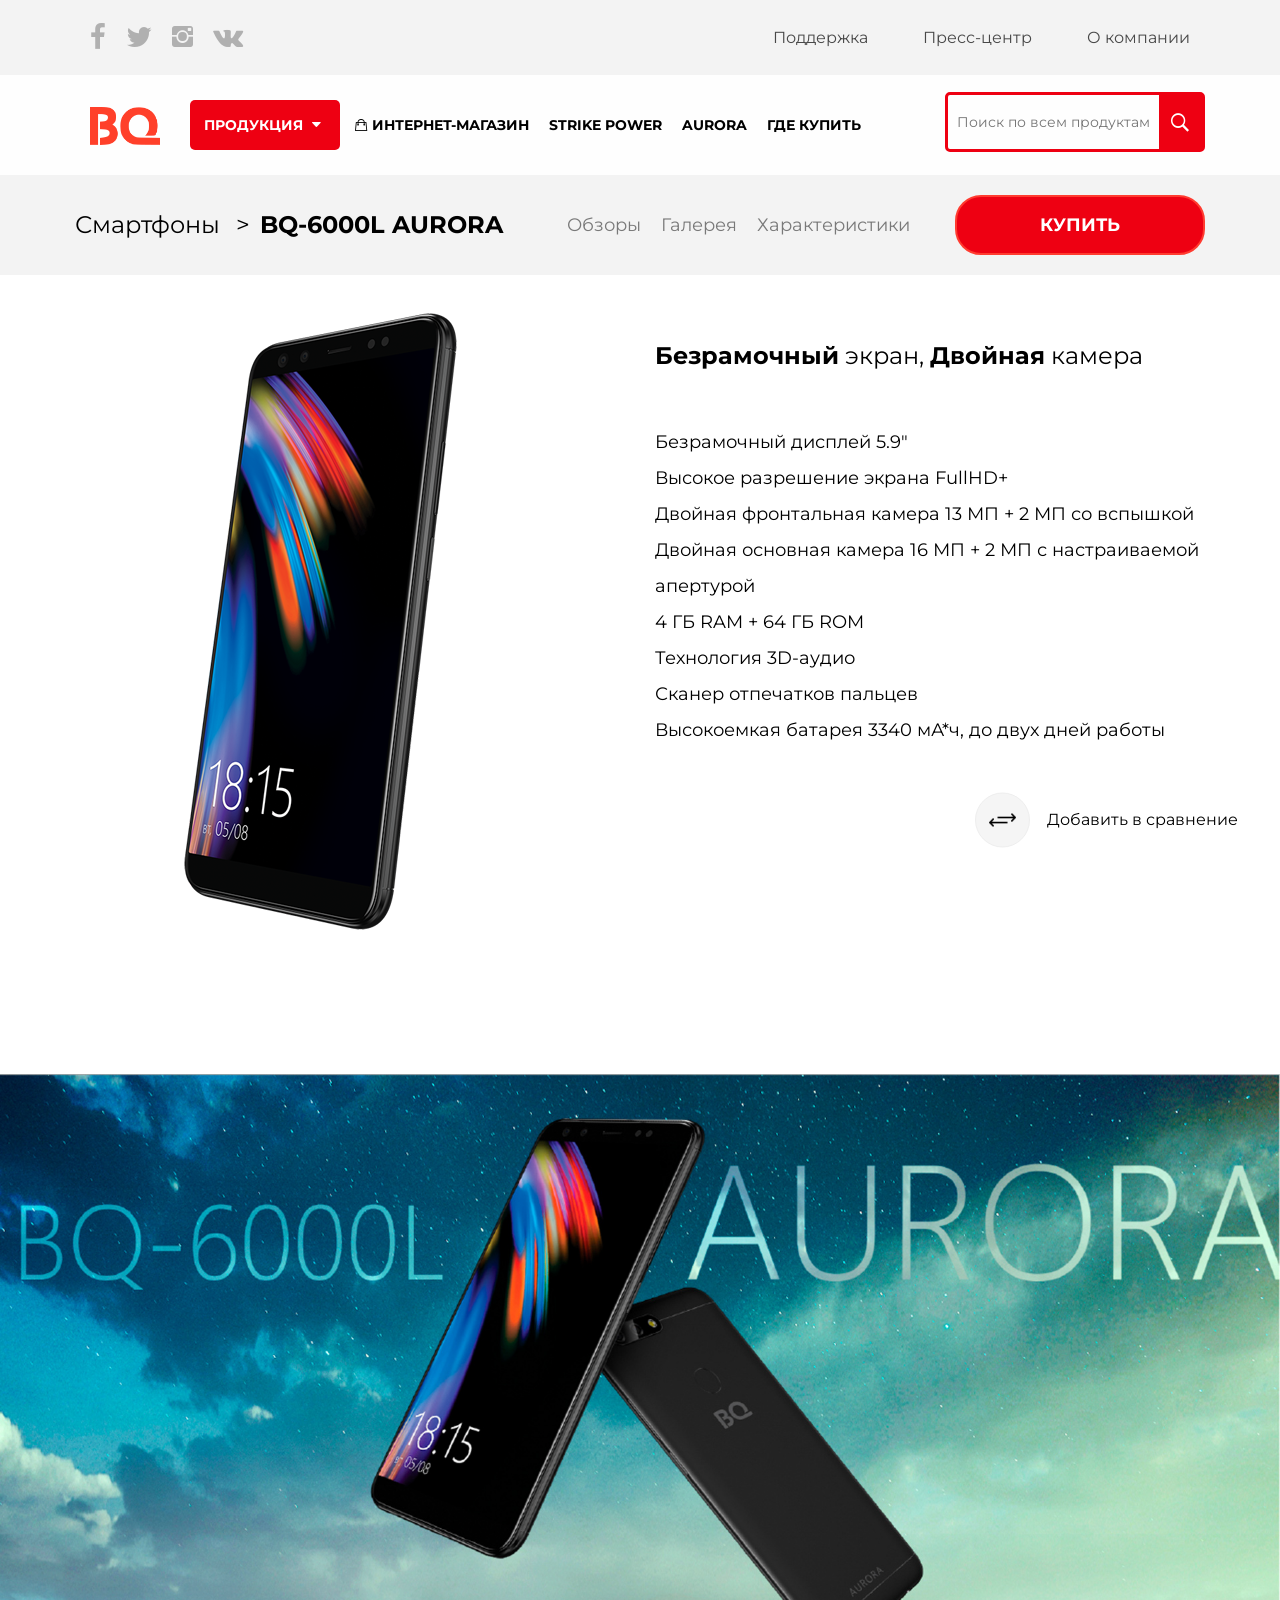
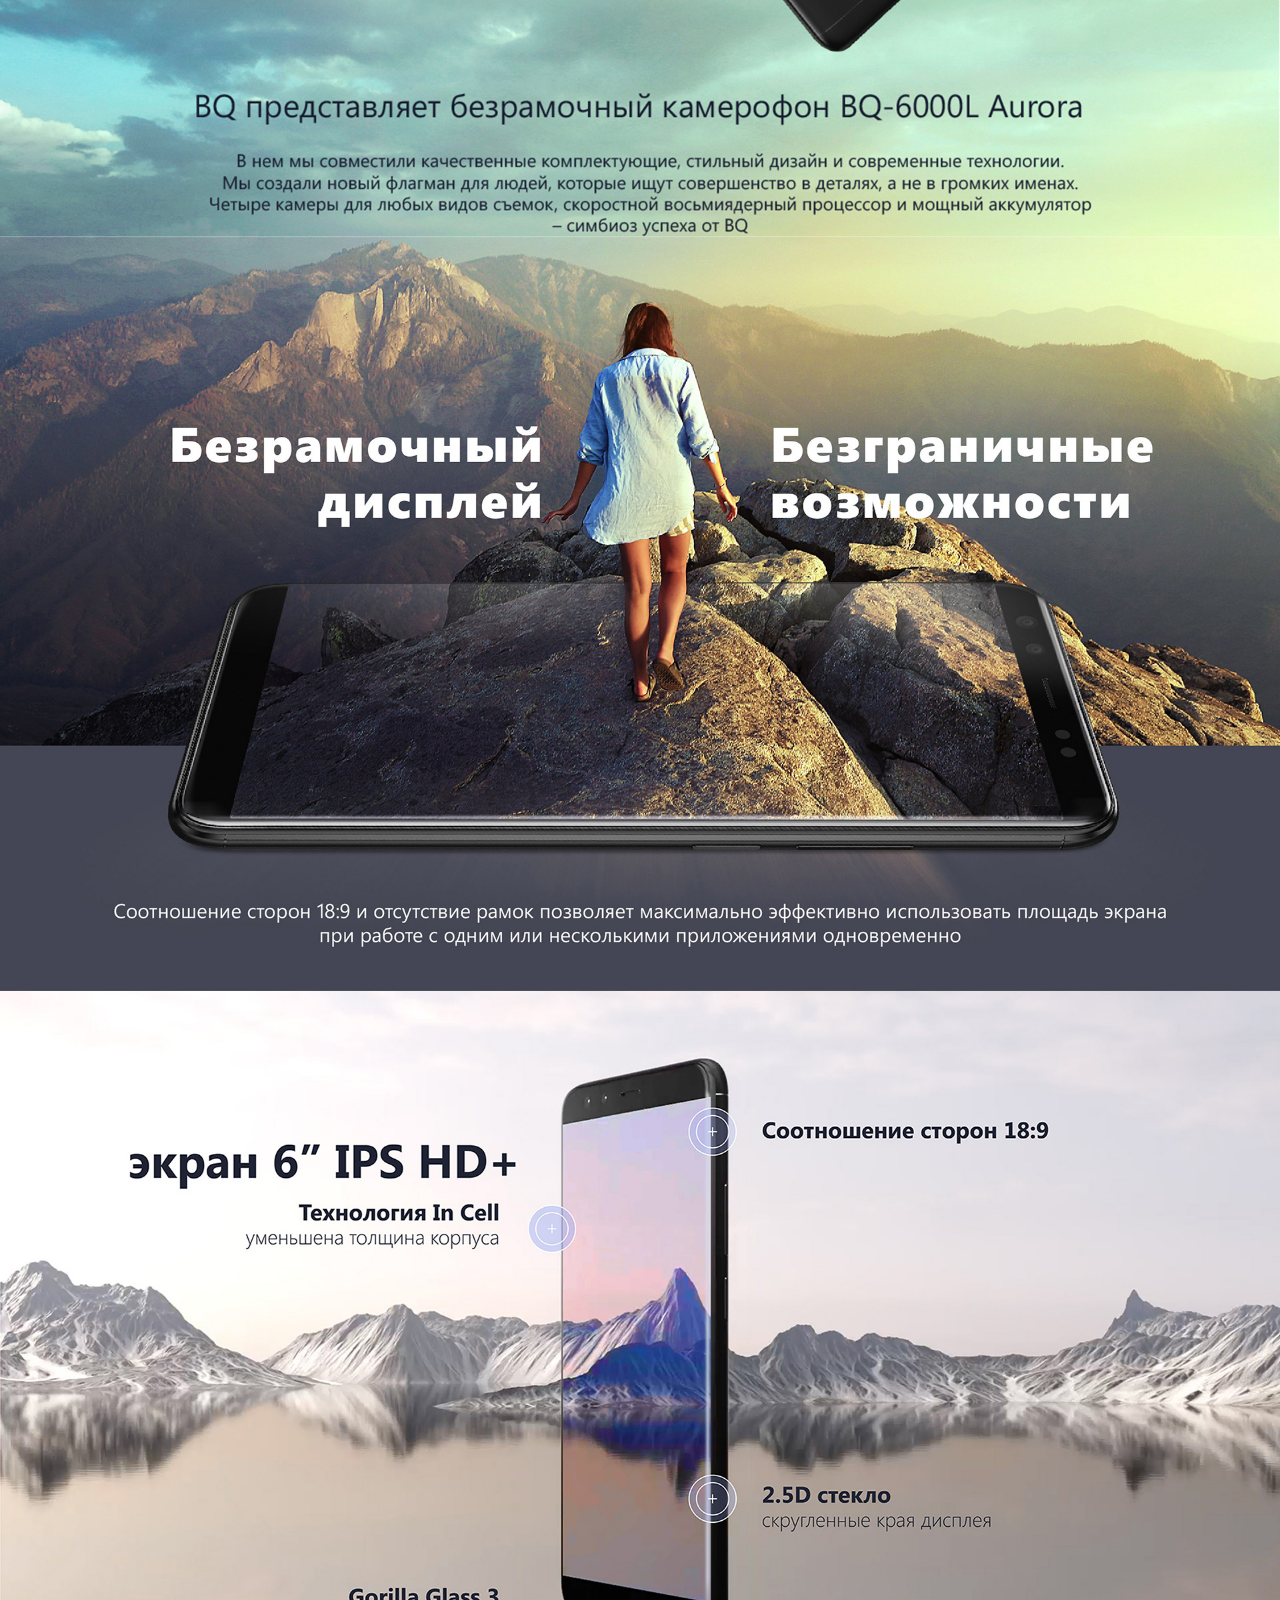
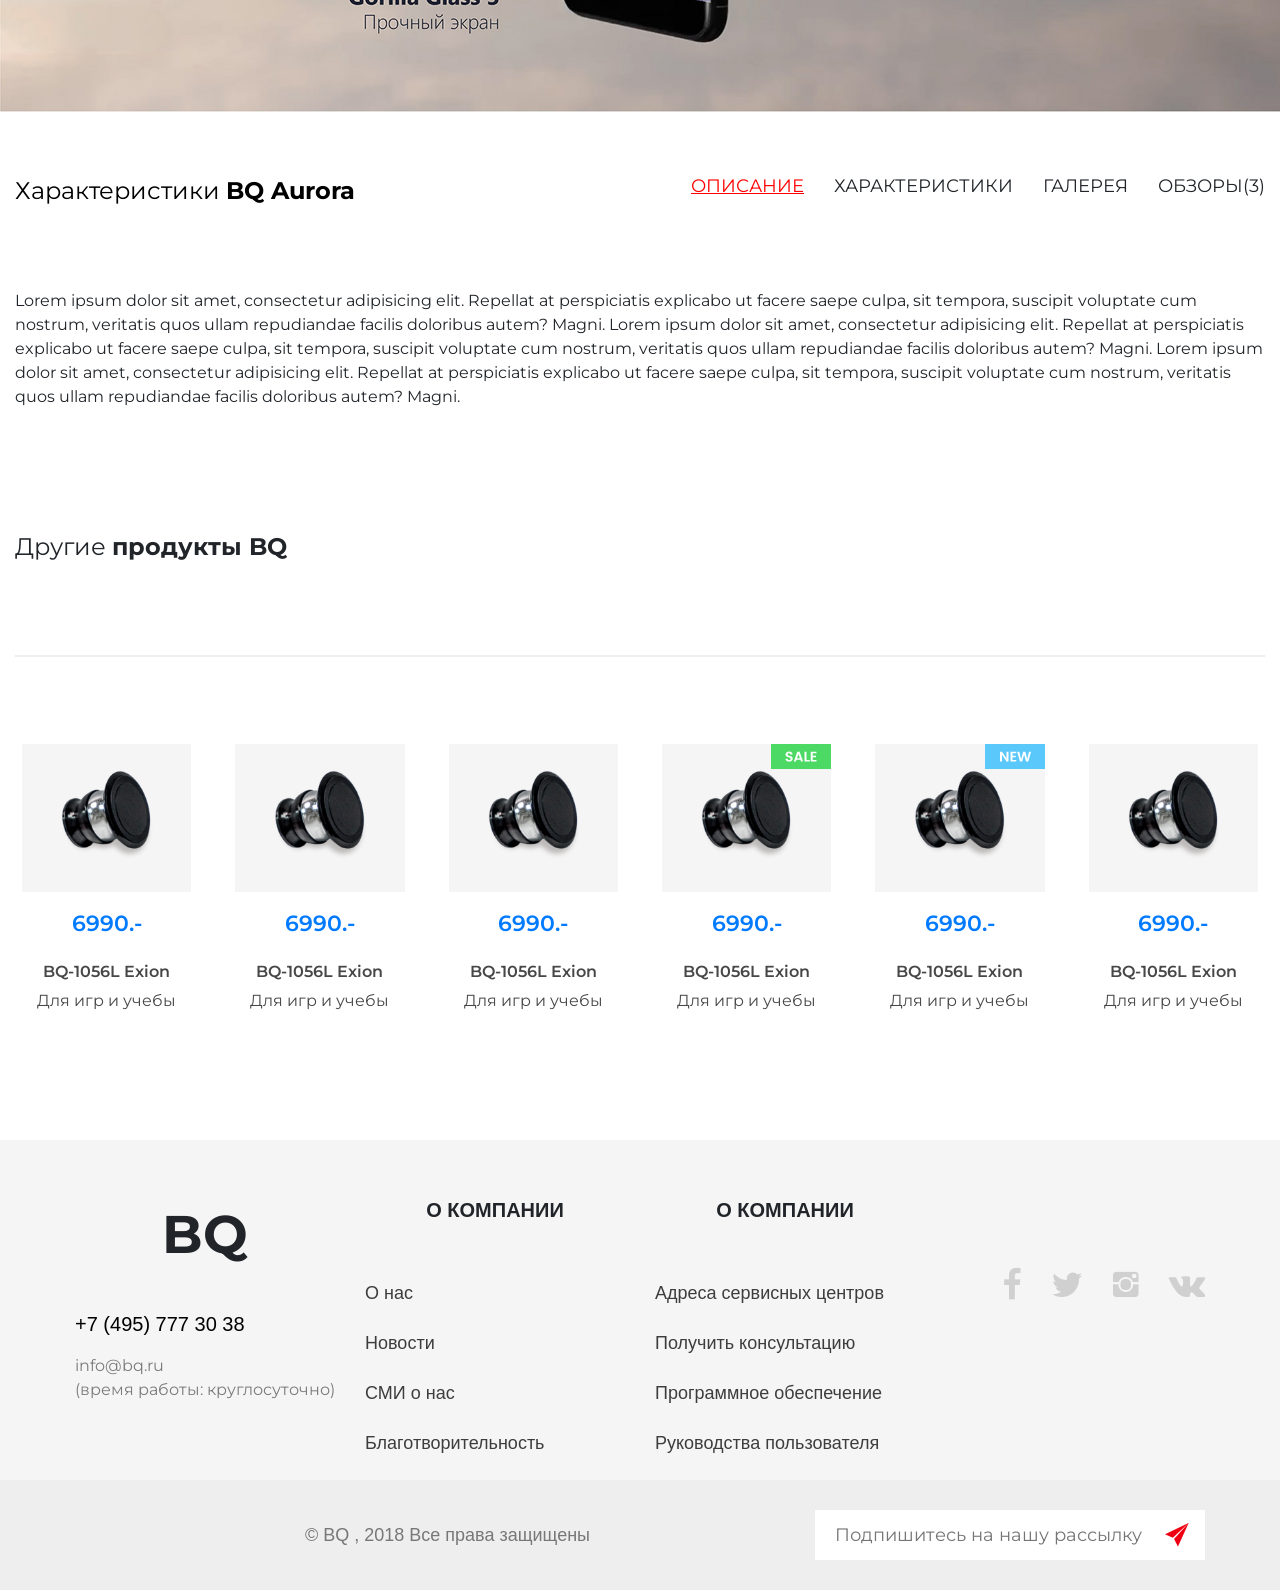
==== card.html @ eacd44ee "new-style + full card" ====
<!DOCTYPE html>
<html lang="ru">
<head>
    <meta charset="UTF-8">
    <meta http-equiv="X-UA-Compatible" content="IE=edge">
    <meta name="viewport" content="width=device-width, user-scalable=no, initial-scale=1.0, maximum-scale=1.0, minimum-scale=1.0">
    <link rel="stylesheet" href="css/bootstrap.css">
    <link rel="stylesheet" href="css/ionicons.css">
    <link rel="stylesheet" href="js/library/slick/slick.css">
    <link rel="stylesheet" href="https://maxcdn.bootstrapcdn.com/font-awesome/4.7.0/css/font-awesome.min.css">
    <link rel="stylesheet" href="css/common.css">
    <link rel="stylesheet" href="css/media.css">
    <link href="https://fonts.googleapis.com/css?family=Montserrat:400,600,700" rel="stylesheet">
    <title>BQ</title>
</head>
<body>
  <header>
      <div class="container-fluid">
          <div class="row">
              <section class="top-nav d-flex pad hidden-md">
                  <div class="col-xl-6">
                      <ul class="list-unstyled d-flex social">
                          <li><a href="#"><i class="fa fa-facebook"></i></a></li>
                          <li><a href="#"><i class="fa fa-twitter"></i></a></li>
                          <li><a href="#"><i class="ion-social-instagram"></i></a></li>
                          <li><a href="#"><i class="fa fa-vk"></i></a></li>
                      </ul>
                  </div>
                  <div class="col-xl-6">
                      <nav>
                          <ul class="list-unstyled top-nav d-flex justify-content-end">
                              <li><a href="#">Поддержка</a></li>
                              <li><a href="#">Пресс-центр</a></li>
                              <li><a href="#">О компании</a></li>
                          </ul>
                      </nav>
                  </div>
              </section>
              <section class="header d-flex hidden-md">
                  <div class="col-xl-12">
                      <nav>
                          <div class="nav-menu d-flex">
                              <ul class="header list-unstyled d-flex hidden-md">
                                  <a href="#" class="logo-item"><img src="img/logo.png" alt="logo"></a>
                                  <li>
                                      <section class="products">
                                          <a href="#">Продукция <i class="ion-arrow-down-b"></i></a>
                                          <ul class="list-unstyled">
                                              <li><a href="#">Product 1</a></li>
                                              <li><a href="#">Product 2</a></li>
                                              <li><a href="#">Product 3</a></li>
                                              <li><a href="#">Product 4</a></li>
                                              <li><a href="#">Product 5</a></li>
                                          </ul>

                                      </section>
                                  </li>
                                  <li><a href="#"><i class="ion-bag"></i>интернет-магазин</a></li>
                                  <li><a href="#">strike power</a></li>
                                  <li><a href="#">aurora</a></li>
                                  <li><a href="#">где купить</a></li>
                              </ul>
                              <ul class="list-unstyled search d-flex justify-content-end hidden-md">
                                  <form action="#" class="search-form d-flex">
                                      <input type="text" placeholder="Поиск по всем продуктам">
                                      <button type="submit" ><a href="#"><i class="ion-ios-search-strong"></i></a></button>
                                  </form>
                              </ul>

                          </div>
                      </nav>
                  </div>
              </section>
              <section class="header visible-md row no-gutters align-items-center justify-content-between">
                <a href="#" class="logo-item visible-md"><img src="img/logo.png" alt="logo"></a>
                <div class="hamburger-box visible-md">
                  <div class="hamburger-inner"></div>
                </div>
              </section>
          </div>
      </div>
  </header>
  <div class="main">
    <div class="container-fluid pad">
      <div class="row justify-content-between align-items-center section-header page-path__wp">
        <div class="col-md-12 col-lg-5">
          <ul class="page-path">
            <li class="page-path__item">
              <a href="#" class="page-path__link">
                Смартфоны
              </a>
            </li>
            <li class="page-path__item">
              <span class="page-path__last">
                BQ-6000L AURORA
              </span>
            </li>
          </ul>
        </div>
        <div class="col-md-12 col-lg-7">
          <div class="page-buy__wp">
            <a href="#" class="page-buy">
              Купить
            </a>
          </div>
          <ul class="page-other">
            <li class="page-other__item">
              <a href="#" class="page-other__link">
                Обзоры
              </a>
            </li>
            <li class="page-other__item">
              <a href="#" class="page-other__link">
                Галерея
              </a>
            </li>
            <li class="page-other__item">
              <a href="#" class="page-other__link">
                Характеристики
              </a>
            </li>
          </ul>
        </div>
      </div>
    </div>
    <div class="wht__block">
      <div class="container-fluid">
        <div class="row">
          <div class="col-md-6">
            <div class="p-card__left">
              <img src="img/prod.png" alt="alt">
            </div>
          </div>
          <div class="col-md-6">
            <div class="p-card__right">
              <div class="p-card__pres">
                <strong>Безрамочный</strong> экран, <strong>Двойная</strong> камера
              </div>
              <ul class="p-card__list">
                <li class="p-card__item">
                  Безрамочный дисплей 5.9"
                </li>
                <li class="p-card__item">
                  Высокое разрешение экрана FullHD+
                </li>
                <li class="p-card__item">
                  Двойная фронтальная камера 13 МП + 2 МП со вспышкой
                </li>
                <li class="p-card__item">
                  Двойная основная камера 16 МП + 2 МП с настраиваемой апертурой
                </li>
                <li class="p-card__item">
                  4 ГБ RAM + 64 ГБ ROM
                </li>
                <li class="p-card__item">
                  Технология 3D-аудио
                </li>
                <li class="p-card__item">
                  Сканер отпечатков пальцев
                </li>
                <li class="p-card__item">
                  Высокоемкая батарея 3340 мА*ч, до двух дней работы
                </li>
              </ul>
              <div class="p-card__bottom">
                <div class="row">
                  <div class="col-md-6">
                    <div class="p-card__like">
                  
                    </div>
                  </div>
                  <div class="col-md-6">
                    <div class="p-card__sravn">
                      <a href="#" class="p-sravn">
                        Добавить в сравнение
                      </a>
                    </div>
                  </div>
                </div>
              </div>
            </div>
          </div>
        </div>
      </div>
    </div>
    <div class="baners__block">
      <div class="p-baner__top">
        <img src="img/card-baner__top.jpg" alt="">
      </div>
      <div class="p-baner__center">
        <img src="img/card-baner__center.jpg" alt="">
      </div>
      <div class="p-baner__bottom">
        <img src="img/card-baner__bottom.jpg" alt="">
      </div>
    </div>
    <div class="white__block">
      <div class="container-fluid">
        <div class="row">
          <div class="col-md-6">
            <div class="p-card__har">
              Характеристики <strong>BQ Aurora</strong>
            </div>
          </div>
          <div class="col-md-6">
            <ul class="p-card__tabs">
              <li class="p-card__tabs-item active p-card__tabs-item-1">
                Описание
              </li>
              <li class="p-card__tabs-item p-card__tabs-item-2">
                Характеристики
              </li>
              <li class="p-card__tabs-item p-card__tabs-item-3">
                Галерея
              </li>
              <li class="p-card__tabs-item p-card__tabs-item-4">
                Обзоры(3)
              </li>
            </ul>
          </div>
        </div>
        <div class="p-card__tabs-block p-card__tabs-block-1">
          <div class="row">
            <div class="col-md-12">
              Lorem ipsum dolor sit amet, consectetur adipisicing elit. Repellat at perspiciatis explicabo ut facere saepe culpa, sit tempora, suscipit voluptate cum nostrum, veritatis quos ullam repudiandae facilis doloribus autem? Magni.
              Lorem ipsum dolor sit amet, consectetur adipisicing elit. Repellat at perspiciatis explicabo ut facere saepe culpa, sit tempora, suscipit voluptate cum nostrum, veritatis quos ullam repudiandae facilis doloribus autem? Magni.
              Lorem ipsum dolor sit amet, consectetur adipisicing elit. Repellat at perspiciatis explicabo ut facere saepe culpa, sit tempora, suscipit voluptate cum nostrum, veritatis quos ullam repudiandae facilis doloribus autem? Magni.
            </div>
          </div>
        </div>
        <div class="p-card__tabs-block p-card__tabs-block-2">
          <div class="row">
            <div class="col-md-12">
              <ul class="p-card__list">
                <li class="p-card__item">
                  Безрамочный дисплей 5.9"
                </li>
                <li class="p-card__item">
                  Высокое разрешение экрана FullHD+
                </li>
                <li class="p-card__item">
                  Двойная фронтальная камера 13 МП + 2 МП со вспышкой
                </li>
                <li class="p-card__item">
                  Двойная основная камера 16 МП + 2 МП с настраиваемой апертурой
                </li>
                <li class="p-card__item">
                  4 ГБ RAM + 64 ГБ ROM
                </li>
                <li class="p-card__item">
                  Технология 3D-аудио
                </li>
                <li class="p-card__item">
                  Сканер отпечатков пальцев
                </li>
                <li class="p-card__item">
                  Высокоемкая батарея 3340 мА*ч, до двух дней работы
                </li>
              </ul>
            </div>
          </div>
        </div>
        <div class="p-card__tabs-block p-card__tabs-block-3">
          <div class="row">
            <div class="col-md-4">
              <a href="#" class="p-card__galery">
                <img src="img/phone.png" alt="">
              </a>
            </div>
            <div class="col-md-4">
              <a href="#" class="p-card__galery">
                <img src="img/phone.png" alt="">
              </a>
            </div>
            <div class="col-md-4">
              <a href="#" class="p-card__galery">
                <img src="img/phone.png" alt="">
              </a>
            </div>
          </div>
        </div>
        <div class="p-card__tabs-block p-card__tabs-block-4">
          <div class="row">
            <div class="col-md-12">

            </div>
          </div>
        </div>
        <div class="row">
            <div class="col-xl-12">
                <div class="other-title">
                    Другие <strong>продукты BQ</strong>
                </div>
            </div>
        </div>
        <div class="other-products">
            <div class="row">
                <div class="col-xl-2 col-lg-4 col-md-4 col-sm-6">
                    <div class="other-products__item text-center">
                        <a href="#">
                            <div class="other-products__prew">
                                <img src="img/holder.png" alt="">
                            </div>
                            <div class="price">
                              <div class="price-value">6990.-</div>
                              <a href="#" class="more-btn">Подробнее</a>
                            </div>
                            <div class="name">BQ-1056L Exion</div>
                            <div class="category">Для игр и учебы</div>
                        </a>
                        <div class="on-hover">
                            <div class="like">
                                <a href="#"><i class="ion-ios-heart-outline"></i></a>
                            </div>
                            <div class="compare">
                                <a href="#"><i class="ion-arrow-swap"></i></a>
                            </div>
                        </div>
                    </div>
                </div>
                <div class="col-xl-2 col-lg-4 col-md-4 col-sm-6">
                    <div class="other-products__item text-center">
                        <a href="#">
                            <div class="other-products__prew">
                                <img src="img/holder.png" alt="">
                            </div>
                            <div class="price">
                              <div class="price-value">6990.-</div>
                              <a href="#" class="more-btn">Подробнее</a>
                            </div>
                            <div class="name">BQ-1056L Exion</div>
                            <div class="category">Для игр и учебы</div>
                        </a>
                        <div class="on-hover">
                            <div class="like">
                                <a href="#"><i class="ion-ios-heart-outline"></i></a>
                            </div>
                            <div class="compare">
                                <a href="#"><i class="ion-arrow-swap"></i></a>
                            </div>
                        </div>
                    </div>
                </div>
                <div class="col-xl-2 col-lg-4 col-md-4 col-sm-6">
                    <div class="other-products__item text-center">
                        <a href="#">
                            <div class="other-products__prew">
                                <img src="img/holder.png" alt="">
                            </div>
                            <div class="price">
                              <div class="price-value">6990.-</div>
                              <a href="#" class="more-btn">Подробнее</a>
                            </div>
                            <div class="name">BQ-1056L Exion</div>
                            <div class="category">Для игр и учебы</div>
                        </a>
                        <div class="on-hover">
                            <div class="like">
                                <a href="#"><i class="ion-ios-heart-outline"></i></a>
                            </div>
                            <div class="compare">
                                <a href="#"><i class="ion-arrow-swap"></i></a>
                            </div>
                        </div>
                    </div>
                </div>
                <div class="col-xl-2 col-lg-4 col-md-4 col-sm-6">
                    <div class="other-products__item text-center">
                        <a href="#">
                            <div class="other-products__prew">
                                <img src="img/holder.png" alt="">
                                <div class="label-item">
                                  <img src="img/sale.jpg" alt="">
                                </div>
                            </div>
                            <div class="price">
                              <div class="price-value">6990.-</div>
                              <a href="#" class="more-btn">Подробнее</a>
                            </div>
                            <div class="name">BQ-1056L Exion</div>
                            <div class="category">Для игр и учебы</div>
                        </a>
                        <div class="on-hover">
                            <div class="like">
                                <a href="#"><i class="ion-ios-heart-outline"></i></a>
                            </div>
                            <div class="compare">
                                <a href="#"><i class="ion-arrow-swap"></i></a>
                            </div>
                        </div>
                    </div>
                </div>
                <div class="col-xl-2 col-lg-4 col-md-4 col-sm-6">
                    <div class="other-products__item text-center">
                        <a href="#">
                            <div class="other-products__prew">
                                <img src="img/holder.png" alt="">
                                <div class="label-item">
                                  <img src="img/new.jpg" alt="">
                                </div>
                            </div>
                            <div class="price">
                              <div class="price-value">6990.-</div>
                              <a href="#" class="more-btn">Подробнее</a>
                            </div>
                            <div class="name">BQ-1056L Exion</div>
                            <div class="category">Для игр и учебы</div>
                        </a>
                        <div class="on-hover">
                            <div class="like">
                                <a href="#"><i class="ion-ios-heart-outline"></i></a>
                            </div>
                            <div class="compare">
                                <a href="#"><i class="ion-arrow-swap"></i></a>
                            </div>
                        </div>
                    </div>
                </div>
                <div class="col-xl-2 col-lg-4 col-md-4 col-sm-6">
                    <div class="other-products__item text-center">
                        <a href="#">
                            <div class="other-products__prew">
                                <img src="img/holder.png" alt="">
                            </div>
                            <div class="price">
                              <div class="price-value">6990.-</div>
                              <a href="#" class="more-btn">Подробнее</a>
                            </div>
                            <div class="name">BQ-1056L Exion</div>
                            <div class="category">Для игр и учебы</div>
                        </a>
                        <div class="on-hover">
                            <div class="like">
                                <a href="#"><i class="ion-ios-heart-outline"></i></a>
                            </div>
                            <div class="compare">
                                <a href="#"><i class="ion-arrow-swap"></i></a>
                            </div>
                        </div>
                    </div>
                </div>
            </div>
        </div>
      </div>
    </div>
  </div>
  <footer>
      <div class="container-fluid pad">  
        <div class="row">
            <div class="col-lg-3">
                <div class="contacts">
                    <div class="title">
                        BQ
                    </div>
                    <div class="phone">
                        <a href="tel:+74957773038">+7 (495) 777 30 38</a>
                    </div>
                    <div class="email">
                        <a href="mailto:info@bq.ru">info@bq.ru</a>
                        <p>(время работы: круглосуточно)</p>
                    </div>

                </div>
            </div>
            <div class="col-lg-3">
                <div class="about">
                    <div class="title">
                        О компании
                    </div>
                    <div class="link"><a href="#">О нас</a></div>
                    <div class="link"><a href="#">Новости</a></div>
                    <div class="link"><a href="#">СМИ о нас</a></div>
                    <div class="link"><a href="#">Благотворительность</a></div>
                </div>
            </div>
            <div class="col-lg-3">
                <div class="support">
                    <div class="title">
                        О компании
                    </div>
                    <div class="link"><a href="#">Адреса сервисных центров</a></div>
                    <div class="link"><a href="#">Получить консультацию</a></div>
                    <div class="link"><a href="#">Программное обеспечение</a></div>
                    <div class="link"><a href="#">Руководства пользователя</a></div>
                </div>
            </div>
            <div class="col-lg-3">
                <div class="social d-flex justify-content-end">
                    <div><a href="#"><i class="fa fa-facebook"></i></a></div>
                    <div><a href="#"><i class="fa fa-twitter"></i></a></div>
                    <div><a href="#"><i class="ion-social-instagram"></i></a></div>
                    <div><a href="#"><i class="fa fa-vk"></i></a></div>
                </div>
            </div>
        </div>
      </div>
      <div class="container-fluid pad footer-bottom">
        <div class="row no-gutters justify-content-between bottom align-items-center">
          <div class="hidden-xs">&nbsp;</div>
          <div class="copy">&copy; BQ , 2018 Все права защищены</div>
          <div class="subscribe-form">
            <form action="">
              <input type="text" class="subscribe-form__field" placeholder="Подпишитесь на нашу рассылку">
              <button type="submit" class="subscribe-form__btn">
                <i class="ion-ios-paperplane"></i>
              </button>
            </form>
          </div>
        </div>
      </div>
  </footer>

  <script src="js/jquery-3.2.1.min.js"></script>
  <script src="js/library/slick/slick.min.js"></script>
  <script src="js/library/countdown/jquery.countdown.min.js"></script>
  <script src="js/bootstrap.js"></script>
  <script src="js/headhesive.min.js"></script>
  <script src="js/js.js"></script>
</body>
</html>
---- css/common.css ----
:root{
  --red: #ee0012;
  --blue: #007aff;
  --green: #4cd964;
}


body{
    font-family: 'Montserrat', sans-serif;
    background-color: #f3f3f3;
}
a:hover{
     text-decoration: none;
 }
ul, li {
    display: block;
    padding:0;
    margin: 0;
}
.pad{
    padding:0 75px;
}
/*Index*/
        /*Header*/
section.top-nav{
    width: 100%;
    height: 75px;
    line-height: 75px;

}
ul.top-nav li a{
    color: #484848;
    padding-left: 55px;
    text-decoration: none;
    align-items: stretch;
}
ul.social li a{
    color: #b0b0b0;
    font-size: 28px;
    padding-right: 20px;
}
ul.social li a:hover{
    color: #414141;
    font-size: 42px;
    transition: all .25s;
}
ul.top-nav li a:hover{
    color: #ee0012;
    transition: all .25s;

}
section.header{
    width: 100%;
    height: 125px;
    line-height: 125px;
    background-color: #fefefe;
    padding:0 75px;
    z-index: 10000;
}
.headhesive{
    position: fixed;
    top: -200px;
}
.headhesive--stick{
    z-index: 10001;
    display: block;
    position: fixed;
    top: 0;
    transition: all .6s ease-out;
}
.headhesive--unstick{
    /*transition: all .6s;*/
}
ul.header{
    text-transform: uppercase;
    font-size: 18px;
    font-family: "Montserrat", sans-serif;
    font-weight: 700;
    align-items: center;
}
ul.header a{
    color: #000;
}
ul.header>li>a:hover{
    text-decoration: none;
    color: #ee0012;
    transition: all .3s;
}
ul.header i{
    padding: 5px;
}
ul.header > li{
    margin-right: 40px;
}
section.products{
    height: 60px;
    width: 215px;
    border-radius: 5px;
    line-height: 60px;
    text-align: center;
    margin-left: 77px;
    margin-right: 43px;
    background-color: #ee0012;
}
section.products a {
    text-decoration: none;
    color: #fff;
}

section.products ul{
    position: absolute;
    background-color: #ee0012;
    display: none;
}
section.products:hover{
    border-bottom-left-radius: 0;
    border-bottom-right-radius: 0;
}
section.products:hover > ul{
    transition: all .5s ease-out;
    display: block;
}
section.products li{
    line-height: 30px;
    width: 215px;
}
ul.search{
    position: absolute;
    height: 125px;
    line-height: 125px;
    right: 0;
    float: right;
}
form.search-form{
    margin-top: 25px;
    width: 335px;
    height: 70px;
    border: solid #ee0012;
    border-radius: 5px;
}
form.search-form input{
    border: none;
    background: none;
    width: 265px;
    height: 65px;
    text-align: center;

}
form.search-form button{
    background: #ee0012;
    border: 0;
    font-size: 32px;
    width: 70px;
    line-height: 60px;
}
form.search-form button a{
    color: #ffffff;
}
        /*Slider*/
.slider{
  background-color: #f6f6f6;
}
.main-slider{
  width: 100%;
}
.slider-item{
  width: 100%;
  height: calc(100vh - 200px);
  position: relative;
  border: 0;
  outline: 0;
}
.slider-img{
  width: 100%;
  height: 100%;
  position: absolute;
  left: 0;
  top: 0;
  padding-left: 500px;
}
.slider-img__item{
  width: 100%;
  height: 100%;
}
.slider-img img{
  max-height: 100%;
}
.slider-descr{
  height: 100%;
  max-width: 500px;
  position: relative;
  z-index: 2;
}
.slider-name{
  text-transform: uppercase;
  font-size: 20px;
  color: rgba(0,0,0,0.5)
}
.slider-title{
  font-size: 48px;
  text-transform: uppercase;
  margin-bottom: 0;
}
.slider-text{
  font-size: 42px;
}
.slider img{
  max-width: 100%;
}
        /*Content*/
div.special-offers{
    width: 100%;
}div.special-offers img{
     width: 100%;
 }
.post-thumb {
    position: relative;
    display: -webkit-box;
    display: -webkit-flex;
    display: -ms-flexbox;
    display: flex;
    -webkit-box-pack: center;
    -webkit-justify-content: center;
    -ms-flex-pack: center;
    justify-content: center;
    -webkit-box-orient: vertical;
    -webkit-box-direction: normal;
    -webkit-flex-direction: column;
    -ms-flex-direction: column;
    flex-direction: column;
    box-sizing: border-box;
}
.post-thumb p{
    text-transform: uppercase;
    font-size: 24px;
    font-weight:400;
}
.post-thumb img {
    width: 100%;
}
.post-thumb-overlay {
    position: absolute;
    top: 0;
    left: 0;
    bottom: 0;
    height: 100%;
    width: 100%;

    /*opacity: 0;*/
    overflow: hidden;
    -webkit-transition: all .5s;
    transition: all .5s;
}

.post-thumb:hover .post-thumb-overlay {
    /*opacity: 1; */
    background: rgba(0, 0, 0, 0.4);
}
.post-thumb:hover p{
    text-decoration: underline;
}
.post-thumb:hover{
    box-shadow: 0 0 25px rgba(16,16,16,0.8);
}
.post-thumb-overlay div {
    color: #fff;
    display: block;
    text-decoration: none;
    font-weight: 600;
    font-size: 14px;
    position: relative;
    width: 100%;
    letter-spacing: 1px;
}
.post-thumb-overlay div.right-text{
  float: right;
  width: 520px;
  text-align: left;
}
        /*Продукты*/
.catalog{
    margin-top: 75px;
    width: 100%;
    margin-bottom: 70px;
}
.day-offer{
    width: 100%;
    border: 4px solid var(--red);
    border-radius: 10px;
    background: #fff;
    padding: 20px;
    text-align: center;
}
.catalog-categories{
    margin: 20px 0;
    /*padding:15px 0;*/
    line-height: 60px;
    font-size: 22px;
    font-family: "Montserrat", sans-serif;
    font-weight: 600;
    align-items: center;
    letter-spacing: 1px;
}
.catalog-categories div{
    padding-right: 55px;
}
.catalog-categories a{
    text-decoration: none;
    color: #787878;
}
.catalog-categories a:hover{
    color: #ff3b30;
}
.catalog-categories i{
    font-size: 46px;
}
.products{
    /*width: 100%;*/
}
.product{
    /*height: 280px;*/
    width: 330px;
    text-align: center;
    margin-bottom: 100px;
    padding-bottom: 20px;
}
.product:hover{
    transition: all .5s;
    box-shadow: 0 0 25px rgba(16,16,16,0.8);
}
.product a{
    text-decoration: none;
}
div.prew_img{
    width: 330px;
    height: 330px;
    box-sizing: border-box;
    background: #ffffff;
    line-height: 330px;
}
.product img{
    max-width: 330px;
}
div.price  {
    padding: 15px 0;
    color: #007aff;
    text-decoration: none;
    font-size: 22px;
    font-weight: 600;
}
div.name{
    color: #474747;
    font-weight: 600;
    padding: 5px 0;
}
div.category{
    color: #474747;
}
.partners{
    font-weight: 400;
    font-size: 47px;
    color: #777777;
    text-align: center;
    margin-bottom: 70px;
}
.partners h1{
    margin-bottom: 70px;
}
.partners-name{
    box-sizing: border-box;
}
.partner{
    margin-bottom: 50px;
}
.partner img{
    filter: grayscale(100%);
    max-width: 100%;
    height: auto;
}
.partner:hover img{
    filter: none;
    transition: all .6s;
    box-shadow: 0 0 25px rgba(16,16,16,0.8);
}
.oficial{
    background-color:#c22542;
    height: 236px;
    margin-bottom: 50px;

}
.oficial h1{
    color: #ffffff;
    line-height: 236px;
    padding-left: 185px;
}
.oficial img{
    height: 100%;
    padding-top: 30px;
    padding-left: 100px;
}
        /*news*/
.news{
    background: #ffffff;
    margin-bottom: 50px;
}
.news-title{
    padding: 50px 0;
    margin: 0;
}
.news-item{
    padding: 50px;
    margin-left: 27px;
    margin-right: 27px;
    margin-bottom: 22px;
}
.news-item a{
    text-decoration: none;
}
.news-item:hover{
    transition: all .5s;
    box-shadow: 0 0 25px rgba(16,16,16,0.8);
}
.news-item:hover .more{
    background-color: #ee0012;
    color: #fff;
    transition: all .5s;
}
.news-prew_img{
    height: 330px;
}
.news-prew_img img{
    max-width: 300px;
    min-height: 300px;
}
.news-item_title{
    font-family: "Montserrat", sans-serif;
    font-weight: 700;
    font-size: 30px;
    text-transform: uppercase;
    color: #000;
    padding-bottom: 25px;
}
.description{
    text-align: justify;
    font-family: "Segoe UI", sans-serif;
    font-size: 22px;
    color: #000;
    margin-bottom: 25px;
}
.more{
    font-family: "Segoe UI", sans-serif;
    font-weight: 600;
    font-size: 24px;
    text-transform: uppercase;
    color: #ee0012;
    width: 220px;
    height: 50px;
    border: 1px solid #ee0012;
    line-height: 50px;
    position: relative;;
    left: 50%;
    margin-left: -110px;
}
        /*ФУТЕР*/
footer{
    padding-top: 20px;
    background: #f5f5f5;

}
div.contacts .title{
    font-family: "Montserrat", sans-serif;
    font-weight: 700;
    font-size: 53px;
}
.phone{
    font-family: "Segoe UI", sans-serif;
    font-weight: 400;
    font-size: 20px;
    margin-bottom: 15px;
}
.phone a{
    color: #000;
}
div.email, .email a{
    color: #7a7a7a;
}
div.contacts a:hover{
    color: #ee0012;
    transition: all .5s;
}

div.about .title, div.support .title{
    font-family: "Segoe UI",sans-serif;
    font-size: 20px;
    font-weight: 600;
    padding-bottom: 20px;
}
.link{
    font-family: "Segoe UI",sans-serif;
    font-size: 18px;
    font-weight: 400;
    padding-bottom: 23px;
}
.link a{
    color: #3d3d3d;
}
.link a:hover{
    color: #ee0012;
    transition: all .25s;
}
        /*СОЦ.СЕТИ*/
div.social{
    line-height: 250px;
}
div.social a{
    padding-left: 45px;
    font-size: 60px;
    color: #d0d0d0;
}
div.social a:hover{
    color: #414141;
    transition: all .25s;
}
.bottom{
    font-family: "Segoe UI",sans-serif;
    font-size: 18px;
    font-weight: 400;
    line-height: 36px;
    color: #777777;
}
.bottom a{
    color: #777;
}
.bottom a:hover{
    color: #ee0012;
    transition: all .25s;
}
.subscribe i{
    color: #ee0012;
    font-size: 36px;
    padding-left: 10px;
}
.btn-red{
  font-size: 24px;
  color: #fff !important;
  border-radius: 50px;
  background: #ee0012;
  font-weight: 700;
  text-transform: uppercase;
  padding: 15px 20px;
  min-width: 270px;
}
.slick-dots{
  position: absolute;
  z-index: 10;
  right: 0;
  top: 50%;
  -webkit-transform: translate(0,-50%);
  -ms-transform: translate(0,-50%);
  -o-transform: translate(0,-50%);
  transform: translate(0,-50%);
}
.slick-dots button{
  border: 2px solid #ee0012;
  border-radius: 50%;
  outline: 0;
  background: #fff;
  width: 20px;
  height: 20px;
  display: block;
  text-indent: -9999px;
  cursor: pointer;
}
.slick-dots li.slick-active button{
  background: #ee0012;
}
.slick-dots li + li{
  margin-top: 10px;
}
.day-offer{
  padding-bottom: 60px;
}
.day-offer__header{
  padding-top: 10px;
  padding-bottom: 20px;
  margin-bottom: 15px;
  border-bottom: 2px solid #eeeeee;
}
.item-title{
  font-size: 32px;
}
.day-offer__img{
  position: relative;
}
.day-offer__label{
  background: var(--red);
  color: #fff;
  border-radius: 50%;
  width: 150px;
  height: 150px;
  text-align: center;
  font-size: 22px;
  text-transform: uppercase;
  line-height: 1.2;
  font-family: 'Myriad Pro','Montserrat',sans-serif;
  position: absolute;
  z-index: 2;
  right: 10px;
  top: 20px;
}
.day-offer__price{
  margin-top: 20px;
}
.day-offer__label b{
  font-size: 40px;
}
.day-offer__label > div{
  width: 100%;
}
.price-today{
  font-size: 32px;
  font-weight: bold;
  color: var(--blue);
  display: inline-block;
  vertical-align: bottom;
  margin: 0 10px;
}
.price-prev{
  color: #ccc;
  font-size: 28px;
  text-decoration: line-through;
  display: inline-block;
  vertical-align: bottom;
  margin: 0 10px;
}
.day-offer__name{
  text-transform: uppercase;
  font-size: 24px;
  margin-top: 10px;
}
.day-offer__count{
  margin-top: 40px;
}
.day-offer__footer{
  border-top: 2px solid #eee;
  padding-top: 40px;
  margin-top: 40px;
}
.timer-title{
  font-size: 28px;
  font-weight: bold;
  text-transform: uppercase;
}
.timer-subtitle{
  font-size: 22px;
}
.countdown-item{
  display: inline-block;
  vertical-align: middle;
  margin: 0 10px;
  text-align: center;
}
.countdown-title{
  width: 70px;
  height: 70px;
  margin: auto;
  border-radius: 50%;
  line-height: 66px;
  text-align: center;
  font-size: 30px;
  font-weight: bold;
  background: #f5f5f5;
  border: 2px solid #eeeeee;
}
.countdown-name{
  text-transform: uppercase;
  font-size: 16px;
  margin-top: 20px;
}
.green-color{
  color: var(--green);
}
.red-color{
  color: var(--red);
}
.day-offer__count{
  font-size: 22px;
  color: #a3a3a3;
}
.day-offer__count span{
  font-weight: bold;
  margin-left: 5px;
}
.footer-bottom{
  background: #eeeeee;
  padding-top: 30px;
  padding-bottom: 30px;
}
.subscribe-form{
  position: relative;
  display: inline-block;
}
.subscribe-form__field{
  width: 390px;
  height: 50px;
  background: #fff;
  padding-left: 20px;
  padding-right: 20px;
  border: 0;
  outline: 0;
  font-size: 18px;
  font-family: 'Montserrat', sans-serif;
  padding-right: 50px;
}
.subscribe-form__btn{
  color: var(--red);
  background: transparent;
  outline: 0 !important;
  border: 0 !important;
  cursor: pointer;
  font-size: 38px;
  position: absolute;
  right: 10px;
  top: 5px;
}
.hamburger-box {
  position: relative;
  display: inline-block;
  width: 50px;
  height: 24px;
  cursor: pointer;
  -webkit-user-select: none;
     -moz-user-select: none;
      -ms-user-select: none;
          user-select: none; }
  .hamburger-box.is-active .hamburger-inner {
    -webkit-transform: translate3d(0, 10px, 0) rotate(45deg);
       -moz-transform: translate3d(0, 10px, 0) rotate(45deg);
            transform: translate3d(0, 10px, 0) rotate(45deg); }
    .hamburger-box.is-active .hamburger-inner:before {
      -webkit-transform: rotate(-45deg) translate3d(-5.71429px, -6px, 0);
         -moz-transform: rotate(-45deg) translate3d(-5.71429px, -6px, 0);
              transform: rotate(-45deg) translate3d(-5.71429px, -6px, 0);
      opacity: 0; }
    .hamburger-box.is-active .hamburger-inner:after {
      -webkit-transform: translate3d(0, -20px, 0) rotate(-90deg);
         -moz-transform: translate3d(0, -20px, 0) rotate(-90deg);
              transform: translate3d(0, -20px, 0) rotate(-90deg); }

.hamburger-inner {
  top: 50%;
  display: block;
  margin-top: -2px;
  position: absolute;
  width: 50px;
  height: 3px;
  -webkit-transition-timing-function: ease;
     -moz-transition-timing-function: ease;
       -o-transition-timing-function: ease;
          transition-timing-function: ease;
  -webkit-transition-duration: .15s;
     -moz-transition-duration: .15s;
       -o-transition-duration: .15s;
          transition-duration: .15s;
  -webkit-transition-property: -webkit-transform;
  transition-property: -webkit-transform;
  -o-transition-property: -o-transform;
  -moz-transition-property: transform, -moz-transform;
  transition-property: transform;
  transition-property: transform, -webkit-transform, -moz-transform, -o-transform;
  top: 2px;
  background-color: var(--red); }
  .hamburger-inner:before {
    content: "";
    position: absolute;
    width: 50px;
    height: 3px;
    -webkit-transition-timing-function: ease;
       -moz-transition-timing-function: ease;
         -o-transition-timing-function: ease;
            transition-timing-function: ease;
    -webkit-transition-duration: .15s;
       -moz-transition-duration: .15s;
         -o-transition-duration: .15s;
            transition-duration: .15s;
    -webkit-transition-property: -webkit-transform;
    transition-property: -webkit-transform;
    -o-transition-property: -o-transform;
    -moz-transition-property: transform, -moz-transform;
    transition-property: transform;
    transition-property: transform, -webkit-transform, -moz-transform, -o-transform;
    background-color: var(--red);
    top: -10px;
    top: 10px;
    transition-timing-function: ease;
    transition-duration: .15s;
    -webkit-transition-property: opacity,-webkit-transform;
    transition-property: opacity,-webkit-transform;
    -o-transition-property: opacity,-o-transform;
    -moz-transition-property: transform,opacity,-moz-transform;
    transition-property: transform,opacity;
    transition-property: transform,opacity,-webkit-transform,-moz-transform,-o-transform; }
  .hamburger-inner:after {
    content: "";
    position: absolute;
    width: 50px;
    height: 3px;
    -webkit-transition-timing-function: ease;
       -moz-transition-timing-function: ease;
         -o-transition-timing-function: ease;
            transition-timing-function: ease;
    -webkit-transition-duration: .15s;
       -moz-transition-duration: .15s;
         -o-transition-duration: .15s;
            transition-duration: .15s;
    -webkit-transition-property: -webkit-transform;
    transition-property: -webkit-transform;
    -o-transition-property: -o-transform;
    -moz-transition-property: transform, -moz-transform;
    transition-property: transform;
    transition-property: transform, -webkit-transform, -moz-transform, -o-transform;
    background-color: var(--red);
    bottom: -10px;
    top: 20px; }

.mobile-panel{
  padding-top: 20px;
  padding-bottom: 20px;
  display: none;
}
.drop-menu{
  display: none;
  padding-left: 15px;
  padding-right: 15px;
}
.drop-menu li{
  margin: 5px 0;
}
.post-img{
  height: 300px;
  -webkit-background-size: cover;
  background-size: cover;
  background-position: 50%;
  background-repeat: no-repeat;
}
/*Company*/
section.main div.page-title{
    font-family: "Montserrat", sans-serif;
    font-weight: bold;
    font-size: 32px;
    margin-top: 35px;
    margin-bottom: 30px;
}
section.main div.page-content{
    background: #ffffff;
    padding: 0 120px;
}
section.main div.page-content b{
    font-weight: 700;
}
section.main div.title{
    font-family: "Montserrat", sans-serif;
    font-weight: 400;
    font-size: 32px;
    text-transform: uppercase;
    text-align: center;
    margin: 35px 0;
}
section.main div.title strong{
    font-weight: 700;
}
section.main div.content{
    font-family: "Segoe UI", sans-serif;
    font-weight: 600;
    font-size: 24px;
    text-align: left;
}
div.how-it-make{
    margin: 50px 0;
}
div.how-it-make img{
    width: 100%;
}
.adv_title{
    font-family: "Montserrat", sans-serif;
    font-size: 32px;
    font-weight: 400;
    margin-bottom: 30px;
}
.adv_content{
    font-family: "Segoe UI", sans-serif;
    font-weight: 600;
    font-size: 24px;
    text-align: left;
    margin-bottom: 50px;
}
.for-partners{
    margin-bottom: 50px;
}
div.for-partners > div.title{
    text-transform: none;
}
.for-partners .contacts a{
    color: #000;
    font-family: "Montserrat", sans-serif;
    font-weight: 400;
    font-size: 32px;
}
div.load-more{
    padding: 50px 0;
}
.load-more .more:hover {
    background-color: #ee0012;
    transition: all .5s;
}
.more a{
    color: #ee0012;
}
.more:hover a{
    color: #fff;
    transition: all .5s;
}
.news-image{
    padding: 0 30px;
}
.news-image img{
    max-width: 100%;
    height: auto;
}
.news-content{
  font-family: "Segoe UI", sans-serif;
  font-weight: 400;
  font-size: 24px;
  color: #111111;
  padding: 30px 30px 0 30px;
}
.news-content p{
    text-align: left;
}
.news-content img{
  max-width: 100%;
  height: auto;
}

.tab-menu{
    font-family: "Montserrat", sans-serif;
    font-weight: 400;
    font-size: 24px;
    line-height: 1.5;
}
.tab-menu a{

    color: #888888;
}
.tab-menu a:hover{
    color: #ee0012;
    transition: all .5s;
}
.catalog-top{
    /*height: 970px;*/
    padding-top: 20px;
    padding-bottom: 70px;
}
.catalog-promo{
    background: #ee0012;
}
.catalog-promo:hover{
    transition: all .5s;
    box-shadow: 0 0 30px rgba(16,16,16,0.8);
}
.promo-img img{
    max-height: 970px;
    margin-bottom: 35px;
}
.catalog-promo .title{
    text-transform: uppercase;
    font-family: "Montserrat", sans-serif;
    font-weight: 700;
    font-size: 32px;
    color: #ffffff;
    letter-spacing: 3px;
    padding: 50px 0 35px 0;
}
.offer{
    font-family: "Montserrat", sans-serif;
    font-size: 36px;
}
span.new-price{
    color: #ffffff;
    padding-right: 20px;
}
span.old-priice{
    font-family: "Segoe UI",sans-serif;
    text-decoration: line-through;
    color: #cccccc;
}
.model{
    text-transform: uppercase;
    color: #cccccc;
    padding-bottom: 50px;
}
.catalog-top__product{
  margin-bottom: 10px;
  padding-bottom: 20px;
  position: relative;
}
.catalog-top__product:hover{
    transition: all .5s;
    box-shadow: 0 0 25px rgba(16,16,16,0.8);
}
.catalog-top__prew img{
    max-height: 345px;
}
.discount{
    position: absolute;
    top: 16%;
    right: 12%;
    width: 220px;
    height: 220px;
    border: 1px solid #c2da22;
    border-radius: 50%;
    color: #ffffff;
    background: #c2da22;
    font-family: "Myriad Pro", sans-serif;
    font-size: 32px;
    text-transform: uppercase;
    line-height: 54px;
}
.discount strong{
    font-weight: 700;
    font-size: 54px;
}
.discount p{
    padding-top: 25%;
}
.other-title {
    font-family: "Montserrat", sans-serif;
    font-weight: 400;
    font-size: 32px;
    margin-top: 120px;
    padding-bottom: 90px;
    border-bottom: solid 2px #eeeeee;
}
.other-products{
    margin-top: 80px;
    padding-bottom: 100px;

}
.other-products__prew{
    max-width: 100%;
    background: #f5f5f5;
    position: relative;
}
.like, .compare{
    font-size: 24px;
    width: 50px;
    height: 50px;
    border-radius: 50%;
    border: solid 1px #eeeeee;
    padding: 8px;
    position: absolute;
}
.like a, .compare a{
    color: #000;
}
.like{
    top: 5px;
}
.compare{
    top: 55px;
}
.on-hover > .more{
    border: none;
    position: absolute;
    top: 220px;
}
.on-hover{

    display: none;
}
.other-products__item:hover .on-hover{
    display: block;
}
.other-products__item:hover{
    transition: all .3s;
    border: solid 2px #ee0012;
    border-radius: 5px;
}
.other-products__item:hover .price-value{
  display: none;
}
.other-products__item:hover .more-btn{
  display: inline-block;
}
.other-products__item:hover > a > .price{
    display: none;
}
.more-btn{
  display: none;
}
.other-products__item{
    padding: 5px;
    border: 2px solid transparent;
    margin-bottom: 20px;
}
.tab-link{
  display: inline-block;
}
.tab-link + .tab-link{
  margin-left: 20px;
}
.label-item{
  position: absolute;
  z-index: 5;
  right: 0;
  top: 0;
}
.page-path {
  font-size: 0;
}
.page-path__item {
  display: inline-block;
  padding-right: 40px;
  position: relative;
}
.page-path__item::after {
  content: '>';
  font-size: 32px;
  color: #000;
  position: absolute;
  right: 10px;
  top: 0;
}
.page-path__item:last-child {
  padding-right: 0;
}
.page-path__item:last-child::after {
  display: none;
}
.page-path__link {
  font-size: 32px;
  color: #000;
}
.page-path__link:hover,
.page-path__link:focus,
.page-path__link:active {
  text-decoration: none;
  color: #000;
}
.page-path__last {
  font-size: 32px;
  color: #000;
  text-transform: uppercase;
  font-weight: bold;
}
.page-other {
  font-size: 0;
  padding-top: 13px;
  float: right;
}
.page-other__item {
  display: inline-block;
  padding-right: 50px;
}
.page-other__item:last-child {
  padding-right: 0;
}
.page-other__link {
  font-size: 24px;
  color: rgba(0,0,0,.5);
}
.page-other__link:hover {
  text-decoration: none;
  color: #000;
}
.page-other__link:focus,
.page-other__link:active {
  text-decoration: none;
  color: rgba(0,0,0,.5);
}
.page-path__wp {
  padding: 20px 0;
}
.page-buy__wp {
  float: right;
  padding-left: 45px;
}
.page-buy {
  width: 270px;
  height: 60px;
  background-color: #ee0012;
  border: 2px solid #ff3b30;
  border-radius: 26px;
  display: block;
  line-height: 56px;
  text-align: center;
  text-transform: uppercase;
  color: #fff;
  font-weight: bold;
  font-size: 24px;
}
.page-buy:hover {
  color: #ee0012;
  text-decoration: none;
  background-color: transparent;
}
.page-buy:focus, .page-buy:active {
  text-decoration: none;
  color: #fff;
}
.p-card__left {
  display: -webkit-flex;
  display: -moz-flex;
  display: -ms-flex;
  display: -o-flex;
  display: flex;
  justify-content: center;
  -ms-align-items: center;
  align-items: center;
}
.p-card__left img {
  display: block;
  max-width: 100%;
  max-height: 100%;
}
.p-card__right {
  position: relative;
  padding-top: 25px;
}
.p-card__pres {
  color: #000;
  font-size: 32px;
  padding-bottom: 50px;
}
.p-card__pres strong {
  font-weight: bold;
}
.p-card__list {

}
.p-card__item {
  font-size: 24px;
  color: #000;
  line-height: 36px;
  display: block;
}
.wht__block {
  background-color: #fff;
  padding-top: 38px;
  padding-bottom: 144px;
}
.p-card__bottom {
  padding-top: 60px;
}
.p-card__sravn {

}
.p-sravn {
  display: inline-block;
  padding-left: 72px;
  position: relative;
  color: #000;
  font-size: 20px;
}
.p-sravn::before {
  content: '';
  background-image: url(../img/arrow_left-right_alt.png);
  background-repeat: no-repeat;
  background-position: center center;
  -webkit-background-size: 50% auto;
  background-size: 50% auto;
  display: block;
  width: 55px;
  height: 55px;
  border-radius: 50%;
  background-color: #f5f5f5;
  border: 1px solid #eeeeee;
  position: absolute;
  left: 0;
  top: 50%;
  transform: translateY(-50%);
  -webkit-transform: translateY(-50%);
}
.p-sravn:hover {
  color: rgba(0,0,0,.5);
}
.p-sravn:focus, .p-sravn:active {
  color: #000;
}
.baners__block {

}
.p-baner__top {
  display: block;
  position: relative;
}
.p-baner__top::after {
  content: '';
  height: 1px;
  width: 100%;
  bottom: 0;
  left: 0;
  right: 0;
  background-color: #fff;
  opacity: 0.2;
  position: absolute;
}
.p-baner__top img {
  display: block;
  width: 100%;
  height: auto;
}
.p-baner__center {
  display: block;
}
.p-baner__center img {
  display: block;
  width: 100%;
  height: auto;
}
.p-baner__bottom {
  display: block;
}
.p-baner__bottom img {
  display: block;
  width: 100%;
  height: auto;
}
.white__block {
  background-color: #fff;
  padding-top: 60px;
}
.p-card__tabs-block {
  margin-top: 80px;
}
.p-card__tabs-block-2,
.p-card__tabs-block-3,
.p-card__tabs-block-4 {
  display: none;
}
.p-card__galery {
  display: -webkit-flex;
  display: -moz-flex;
  display: -ms-flex;
  display: -o-flex;
  display: flex;
  justify-content: center;
  -ms-align-items: center;
  align-items: center;
  text-decoration: none !important;
  height: 826px;
}
.p-card__galery:hover {
  transition: all .5s;
  box-shadow: 0 0 25px rgba(16,16,16,0.8);
}
.p-card__galery img {
  max-width: 80%;
  max-height: 80%;
  height: auto;
}
.p-card__har {
  font-size: 32px;
  color: #000;
  display: block;
}
..p-card__har strong {
  font-weight: bold;
}
.p-card__tabs {
  font-size: 0;
  text-align: right;
}
.p-card__tabs-item {
  display: inline-block;
  font-size: 24px;
  text-transform: uppercase;
  cursor: pointer;
  margin-right: 30px;
}
.p-card__tabs-item:last-child {
  margin-right: 0;
}
.p-card__tabs-item:hover {
  color: #f00;
  text-decoration: underline;
}
.p-card__tabs-item.active {
  color: #f00;
  text-decoration: underline;
}
.catalog-categories li.active {
  color: #000;
}
.catalog-categories li {
  margin-right: 55px;
  cursor: pointer;
  text-decoration: none;
  color: #787878;
  -moz-user-select: none;
  -khtml-user-select: none;
  user-select: none;
}
.news-prew_img{
    /*height: 330px;*/
}
.news-prew_img img{
    max-width: 300px;
    height: auto;
}
div.title{
    font-family: "Montserrat", sans-serif;
    font-weight: 400;
    font-size: 32px;
    text-transform: uppercase;
    text-align: center;
    margin: 35px 0;
}
div.title strong{
    font-weight: 700;
}
div.load-more{
    padding: 50px 0;
}
.load-more .more:hover {
    background-color: #ee0012;
    transition: all .5s;
}
.more a{
    color: #ee0012;
}
.more:hover a{
    color: #fff;
    transition: all .5s;
}
---- css/media.css ----
@media(max-width: 1750px){
	section.products{
		margin: 0 30px;
	}
	ul.header > li:nth-child(2){
		margin-right: 0;
	}
	ul.header > li{
		margin-right: 20px;
	}
}
@media(max-width: 1600px){
	section.products{
		width: 150px;
		font-size: 14px;
	}
	.catalog{
		margin-bottom: 0;
	}
	.promo-img img{
		max-height: 400px;
	}
	section.main div.page-content{
		padding: 20px 50px;
	}
	img{
		max-width: 100%;
		height: auto;
	}
	section.main div.title{
		font-size: 24px;
		margin: 20px 0;
	}
	.catalog-top__prew img{
		max-height: 220px;
	}
	.offer{
		font-size: 30px;
	}
	.catalog-promo .title{
		padding: 10px 0;
	}
	.discount strong{
		font-size: 34px;
	}
	.discount{
		width: 150px;
		height: 150px;
		font-size: 24px;
		line-height: 40px;
	}
	.news-content{
		font-size: 20px;
		line-height: 1.4;
	}
	section.main div.content{
		font-size: 20px;
	}
	section.main div.page-title{
		font-size: 24px;
	}
	.for-partners .contacts a{
		font-size: 24px;
	}
	.adv_content{
		font-size: 20px;
	}
	.adv_title{
		font-size: 24px;
		margin-bottom: 20px;
	}
	ul.header > li{
		font-size: 16px;
	}
	form.search-form{
		width: 260px;
		height: 60px;
		margin-top: 30px;
	}
	form.search-form input{
		width: 100%;
		height: 100%;
		font-size: 14px;
	}
	form.search-form button {
    font-size: 24px;
    width: 50px;
    line-height: 55px;
	}
	section.products li{
		width: 190px;
	}
	h1, .h1{
		font-size: 2rem;
	}
	h2, .h2{
		font-size: 1.5rem;
	}
	.post-thumb p{
		font-size: 18px;
	}
	.news-item{
		padding-left: 10px;
		padding-right: 10px;
		margin-left: 15px;
		margin-right: 15px;
	}
	.news-item_title{
		font-size: 20px;
		padding-bottom: 15px;
		line-height: 1.3;
	}
	.description{
		text-align: center;
		font-size: 20px;
	}
	.more{
		font-size: 20px;
	}
	.more{
		left: 0;
		margin-left: 0;
		display: block;
		margin: auto;
	}
	.slider-title{
		font-size: 36px;
	}
	.slider-text{
		font-size: 30px;
	}
	.btn-red{
		font-size: 20px;
	}
	.slider-name{
		font-size: 18px;
	}
	.post-thumb-overlay div.right-text{
		width: 400px;
	}
	.catalog-categories{
		font-size: 18px;
	}
	.catalog-categories div{
		padding-right: 20px;
	}
	.product img{
		max-width: 100%;
		max-height: 330px;
	}
	.product{
		width: 100%;
	}
	div.prew_img{
		width: 100%;
	}
	.news-title{
		padding-bottom: 0;
	}
	.countdown-item{
		margin: 0 5px;
	}
	.countdown-title{
		width: 50px;
		height: 50px;
		line-height: 46px;
		font-size: 18px;
	}
	.item-title{
		font-size: 24px;
	}
	.countdown-name{
		font-size: 14px;
	}
	.price-prev{
		font-size: 20px;
	}
	.price-today{
		font-size: 24px;
	}
	.day-offer__name{
		font-size: 20px;
	}
	.timer-title{
		font-size: 22px;
	}
	.timer-subtitle{
		font-size: 18px;
	}
	.page-path__link {
		font-size: 24px;
	}
	.page-path__last {
		font-size: 24px;
	}
	.page-path__item::after {
		font-size: 24px;
	}
	.page-other__link {
		font-size: 18px;
	}
	.page-buy {
		font-size: 18px;
		width: 250px;
	}
	.p-card__pres {
		font-size: 24px;
	}
	.p-card__item {
		font-size: 18px;
	}
	.p-sravn {
		font-size: 16px;
	}
	.p-card__har {
		font-size: 24px;
	}
	.p-card__tabs-item {
		font-size: 18px;
	}
	.other-title {
		font-size: 24px;
	}
	.page-other {
		padding-top: 17px;
	}
}
@media(max-width: 1500px){
	.product-item{
		flex: 0 0 50%;
    max-width: 50%;
	}
	.slider-img{
		padding-left: 400px;
	}
	.slider-img__item{
		height: auto;
	}
	.product{
		margin-bottom: 40px;
	}
	div.social a{
		font-size: 34px;
		padding-left: 30px;
	}
	section.header{
		height: 100px;
		line-height: 100px;
	}
	form.search-form{
		margin-top: 17px;
	}
}
@media(max-width: 1400px){
	ul.header > li{
		font-size: 14px;
	}
	.logo-item{
		width: 70px;
	}
	.logo-item img{
		max-width: 100%;
		height: auto;
	}
	section.products{
		height: 50px;
		line-height: 50px;
		margin-right: 10px;
	}
	.page-other__item {
		padding-right: 20px;
	}
}
@media(min-width: 1200px){
	.visible-md{
		display: none;
	}
}
@media(max-width: 1199px){
	.p-card__har {
		font-size: 30px;
	}
	.p-card__tabs-item {
		width: 50%;
		margin-right: 0;
		text-align: right;
	}
	.hidden-md{
		display: none !important;
	}
	.logo-item{
		width: 100px;
	}
	.social.justify-content-end{
		-webkit-box-pack: start !important;
    -ms-flex-pack: start !important;
    justify-content: flex-start !important;
	}
	div.social a{
		padding-left: 0;
	}
	.tab-menu{
		font-size: 20px;
	}
	.other-title{
		margin-top: 50px;
		font-size: 30px;
		padding-bottom: 30px;
	}
	.other-products{
		margin-top: 50px;
		padding-bottom: 50px;
	}
	.social > div + div{
		margin-left: 20px;
	}
	section.main div.page-content{
		padding: 20px 30px;
	}
	section.main div.title{
		font-size: 20px;
		margin: 10px 0;
	}
	section.main div.content{
		font-size: 18px;
	}
	section.main div.page-title{
		font-size: 20px;
	}
	.for-partners .contacts a{
		font-size: 20px;
	}
	.adv_content{
		font-size: 18px;
	}
	.adv_title{
		font-size: 20px;
		margin-bottom: 10px;
	}
	section.header{
		line-height: 1;
		height: 80px;
	}
	form.search-form{
		margin: 15px 0;
	}
	ul.header > li{
		margin: 7px 0;
	}
	.slider-title{
		font-size: 30px;
	}
	.slider-text{
		font-size: 24px;
	}
	.btn-red{
		min-width: 200px;
		font-size: 18px;
		padding: 10px 15px;
	}
	.slider-name{
		font-size: 16px;
	}
	.post-thumb-overlay div{
		padding: 15px !important;
	}
	.post-thumb p{
		font-size: 14px;
	}
	.post-thumb h2{
		font-size: 20px;
	}
	.post-thumb h1{
		font-size: 24px;
	}
	.post-thumb-overlay div.right-text{
		width: 260px;
	}
	.oficial h1{
		font-size: 24px;
		padding-left: 0;
	}
}
@media(min-width: 992px){
	.visible-sm{
		display: none !important;
	}
}
@media(max-width: 991px){
	.page-other {
		float: left;
	}
	.p-card__tabs-item {
		font-size: 16px;
	}
	footer div.social{
		line-height: 1;
	}
	.news-title{
		padding-top: 20px;
		padding-left: 15px;
		padding-right: 15px;
	}
	div.load-more{
		padding-top: 0;
	}
	.news-content{
		padding-top: 0;
		padding-bottom: 0;
		font-size: 18px;
	}
	.catalog{
		margin-top: 30px;
	}
	.news{
		margin-bottom: 0;
	}
	.hidden-sm{
		display: none;
	}
	.pad,
	section.header{
		padding: 20px 25px;
	}
	.day-offer__img{
		height: 300px;
	}
	.day-offer__img img{
		max-width: 100%;
		max-height: 100%;
	}
	.day-offer__label{
		font-size: 18px;
		width: 120px;
		height: 120px;
	}
	.day-offer__label b{
		font-size: 24px;
	}
	div.special-offers{
		display: block !important;
	}
	.post-thumb{
		width: 100%;
		display: block !important;
		margin: 20px 0 !important;
	}
	.sm-block{
		display: block !important;
	}
	.slider-item{
		height: 400px;
	}
	.post-thumb-overlay div{
		text-align: center;
	}
	.post-thumb-overlay div.right-text{
		width: 100%;
		text-align: center;
	}
	.post-thumb .post-thumb-overlay{
		opacity: 1;
		background: rgba(0,0,0,0.5) !important;
	}
	.partners{
		margin-bottom: 0;
	}
	.news-item_title{
		font-size: 16px;
	}
	.description{
		font-size: 16px;
	}
	.more{
		font-size: 16px;
		line-height: 46px;
		width: 190px;
	}
}
@media(max-width: 767px){
	.hidden-xs{
		display: none !important;
	}
	.section-header > div{
		width: 100%;
		text-align: center;
	}
	.other-title{
		font-size: 24px;
	}
	.tab-menu{
		font-size: 18px;
	}
	.tab-link + .tab-link{
		margin-left: 0;
	}
	.tab-link{
		margin: 5px 10px;
	}
	.offer{
		font-size: 24px;
	}
	.bottom > div{
		width: 100%;
		text-align: center;
	}
	.news-content{
		font-size: 16px;
	}
	.subscribe-form form{
		display: inline-block;
		position: relative;
	}
	.pad, section.header{
		padding-left: 15px;
		padding-right: 15px;
	}
	section.main div.page-content{
		padding: 15px;
	}
	section.main div.title{
		font-size: 16px;
	}
	section.main div.page-title{
		margin: 15px 0;
	}
	footer{
		padding-top: 0;
	}
	.adv_content{
		margin-bottom: 30px;
	}
	section.main div.content{
		font-size: 14px;
	}
	section.main div.page-title{
		font-size: 16px;
	}
	.for-partners .contacts a{
		font-size: 16px;
	}
	.adv_content{
		font-size: 14px;
	}
	.adv_title{
		font-size: 16px;
		margin-bottom: 10px;
	}
	.catalog-categories{
		display: block !important;
	}
	.catalog-categories div{
		padding: 5px 0;
		line-height: 1.3;
		text-align: center;
	}
	.post-img{
		height: 200px;
	}
	.partners h1{
		font-size: 24px;
		margin-bottom: 30px;
	}
	h1{
		font-size: 24px;
	}
	.news-content{
		padding-left: 15px;
		padding-right: 15px;
	}
	.page-path__link {
		font-size: 16px;
	}
	.page-path__last {
		font-size: 16px;
	}
	.page-path__item::after {
		font-size: 16px;
	}
	.page-other__link {
		font-size: 14px;
	}
	.page-buy {
		font-size: 14px;
		width: 200px;
	}
	.p-card__pres {
		font-size: 16px;
	}
	.p-card__item {
		font-size: 14px;
		line-height: 20px;
	}
	.p-sravn {
		font-size: 14px;
	}
	.p-card__har {
		font-size: 20px;
	}
	.p-card__tabs-item {
		font-size: 14px;
	}
	.other-title {
		font-size: 16px;
	}
	.page-buy__wp {
		padding-left: 0;
		width: 100%;
		float: none;
	}
	.page-buy {
		margin: 20px auto 0;
	}
	.page-other {
		width: 100%;
		text-align: center;
		padding-top: 20px;
	}
	.p-card__left {
		height: 380px;
	}
	.p-card__pres {
		padding-bottom: 20px;
	}
	.p-card__bottom {
		padding-top: 20px;
	}
	.wht__block {
		padding-bottom: 40px;
	}
	.white__block {
		padding-top: 40px;
	}
	.p-card__tabs {
		text-align: center;
		padding-top: 20px;
	}
	.p-card__tabs-block {
		margin-top: 20px;
	}
	.p-card__tabs-item {
		margin-right: 0;
		text-align: center;
		width: 100%;
		display: block;
	}
	.p-card__galery {
		height: 380px;
	}
}
@media(max-width: 575px){
	.product-item{
		flex: 0 0 100%;
    max-width: 100%;
	}
	div.about .title, div.support .title{
		font-size: 18px;
		padding-bottom: 10px;
	}
	.link{
		padding-bottom: 10px;
		font-size: 14px;
	}
	.partner{
		margin-bottom: 0;
	}
	.bottom{
		font-size: 14px;
	}
	.subscribe-form__field,
	.subscribe-form form{
		width: 100%;
		font-size: 14px;
	}
	div.contacts .title{
		font-size: 34px;
	}
	.phone{
		font-size: 16px;
		margin-bottom: 10px;
	}
	.contacts{
		font-size: 14px;
	}
	.news-item_title,
	.description{
		font-size: 14px;
	}
	.more {
    font-size: 14px;
    line-height: 46px;
    width: 160px;
	}
	.news-prew_img{
		height: auto;
		margin-bottom: 20px;
	}
	.news-prew_img img{
		max-width: 100%;
		min-height: inherit;
		height: auto;
	}
	.news-item{
		padding: 10px;
	}
	div.price{
		font-size: 18px;
	}
	.post-thumb h2,
	.post-thumb h1{
		font-size: 18px;
	}
	.catalog-categories{
		font-size: 16px;
	}
	h1{
		font-size: 20px;
	}
	.promo-img img{
		max-height: 250px;
	}
	.discount{
		width: 100px;
		height: 100px;
		font-size: 18px;
		line-height: 28px;
	}
	.discount strong{
		font-size: 24px;
	}
	.other-title{
		font-size: 20px;
		padding-bottom: 20px;
	}
	.offer{
		font-size: 20px;
	}
	.tab-menu{
		font-size: 16px;
	}
}
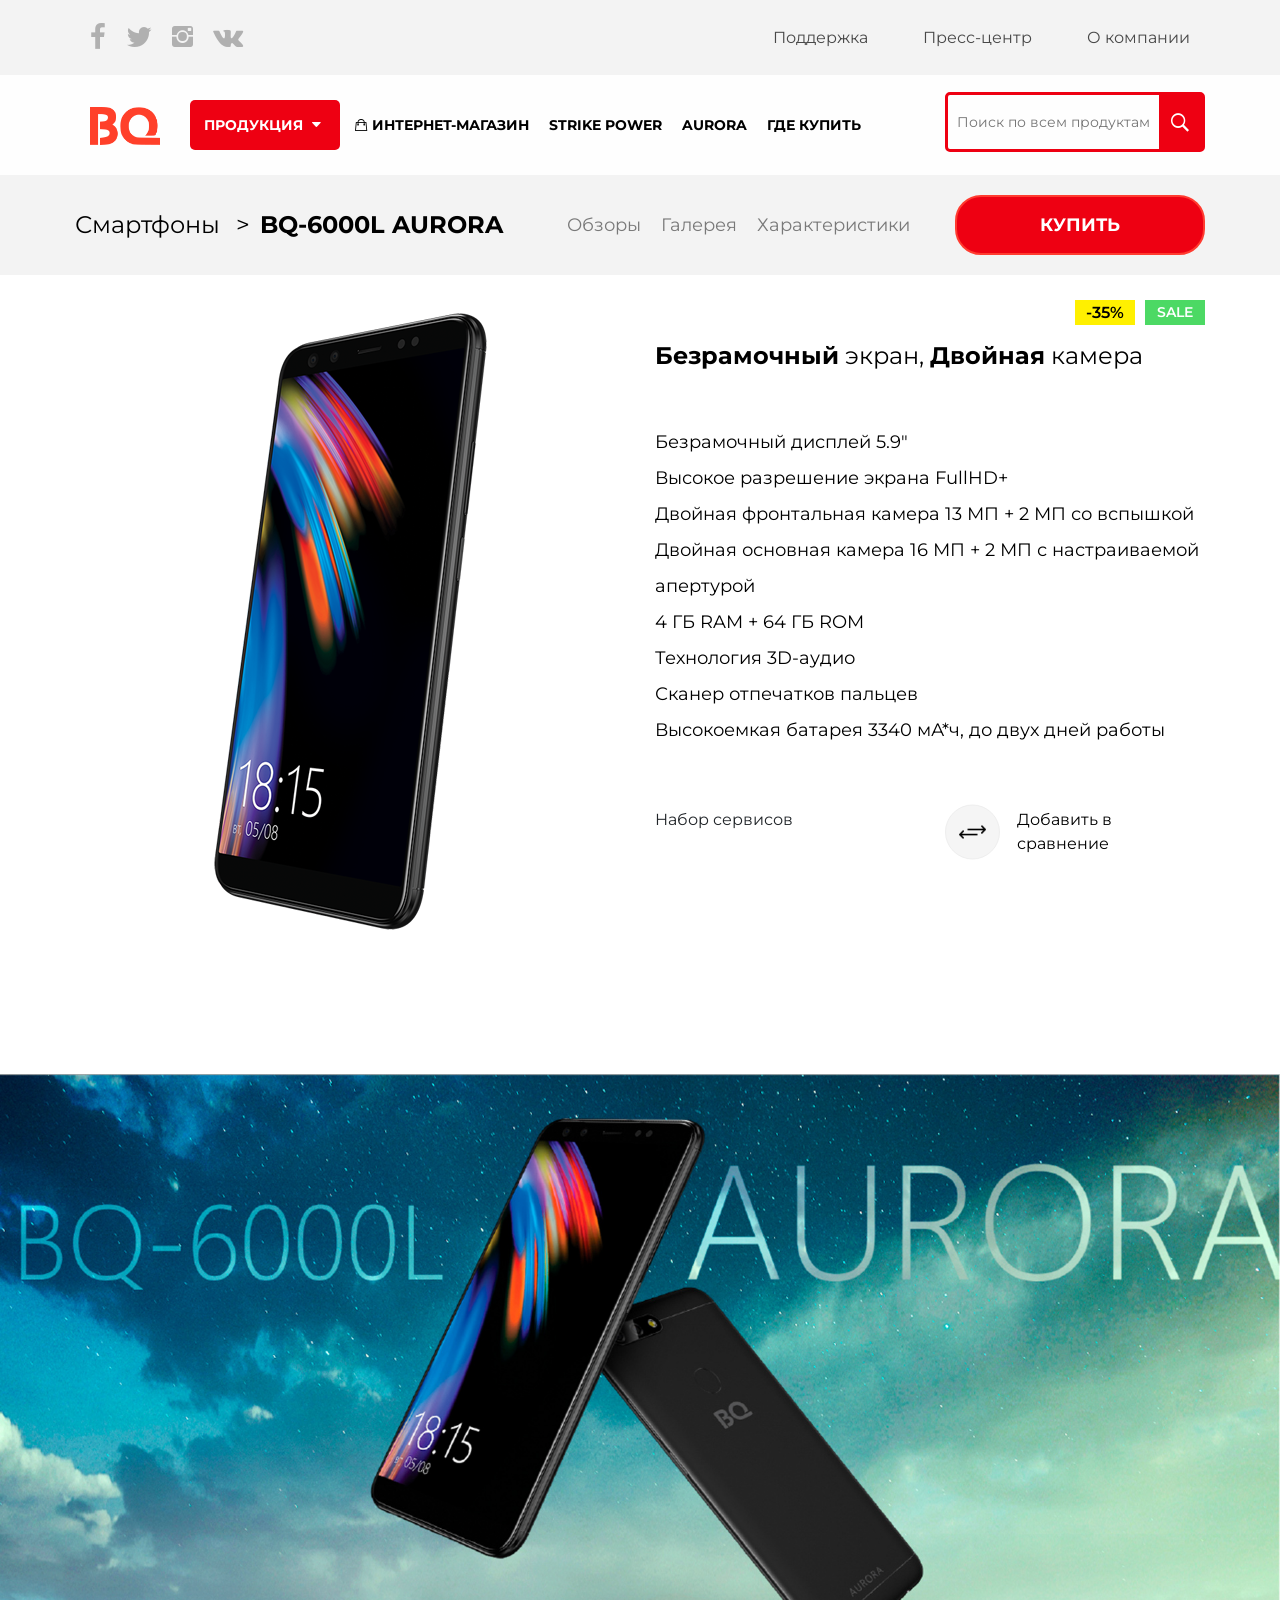
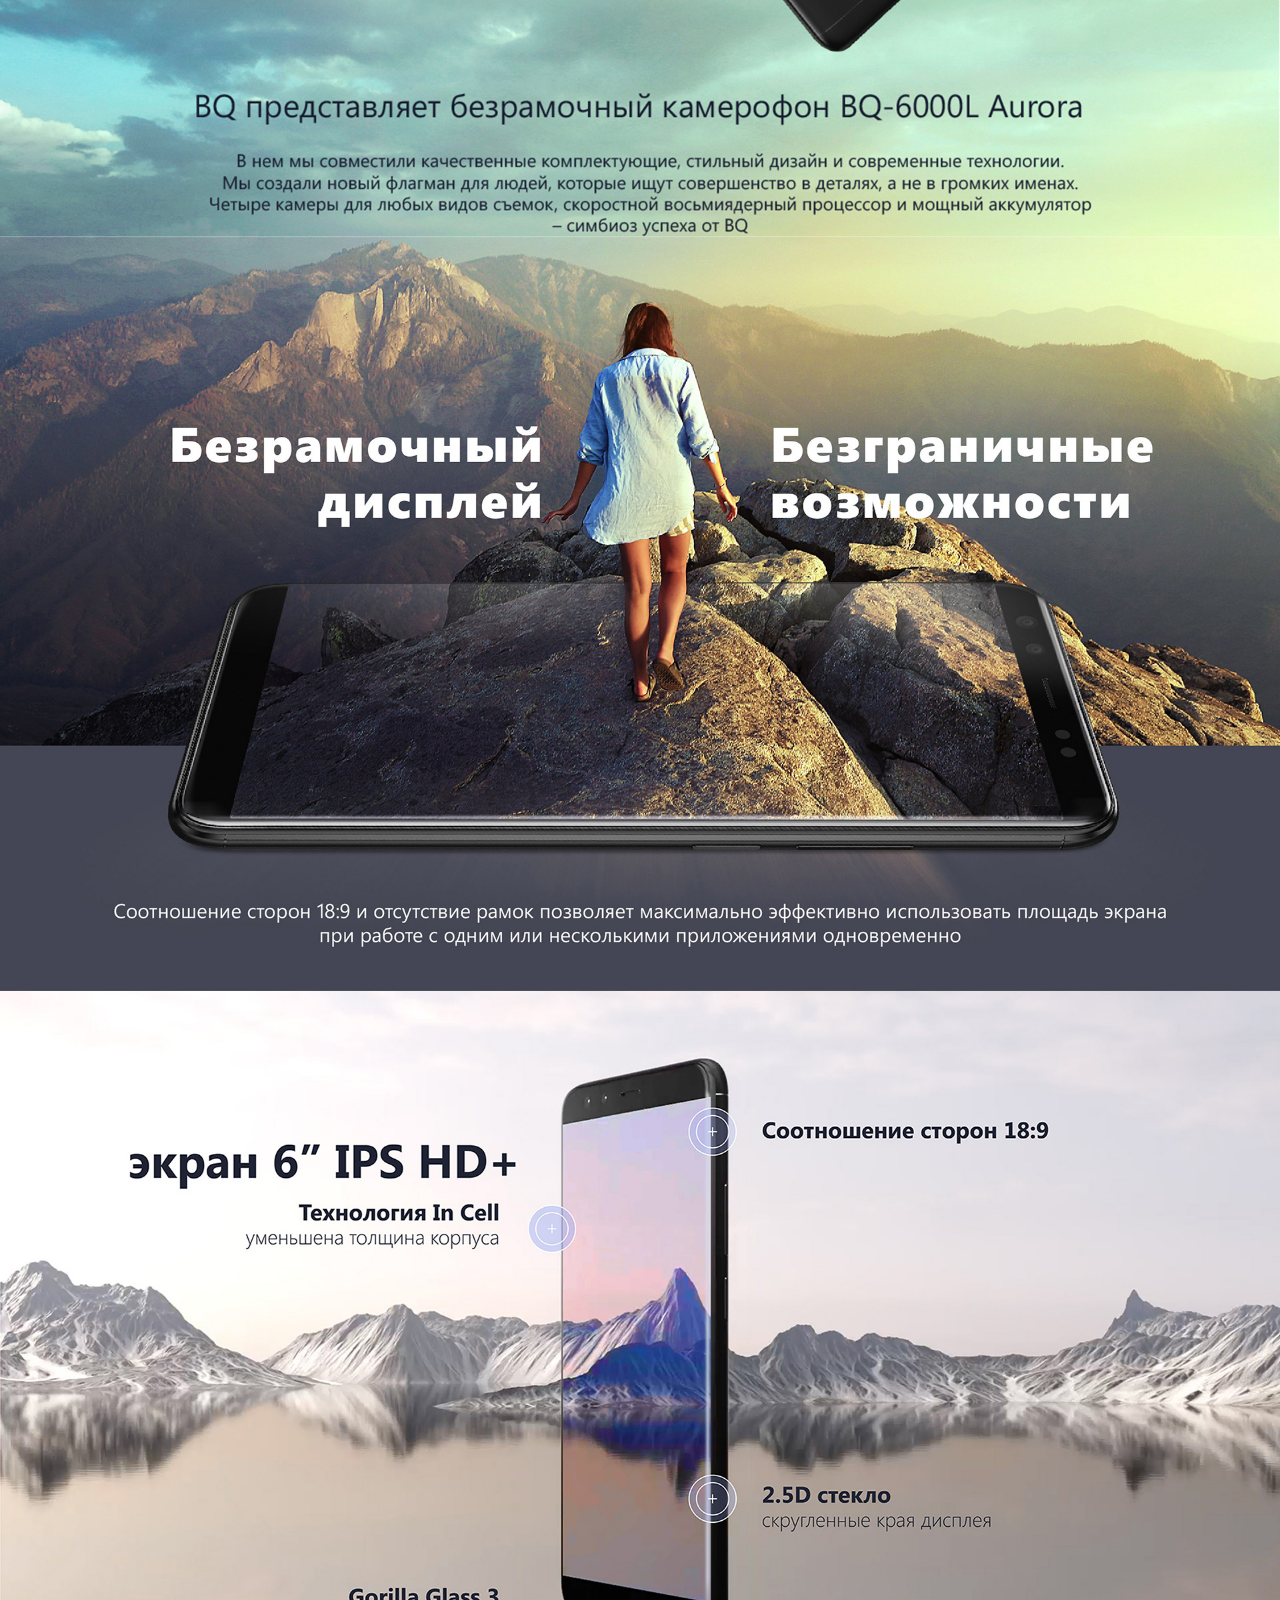
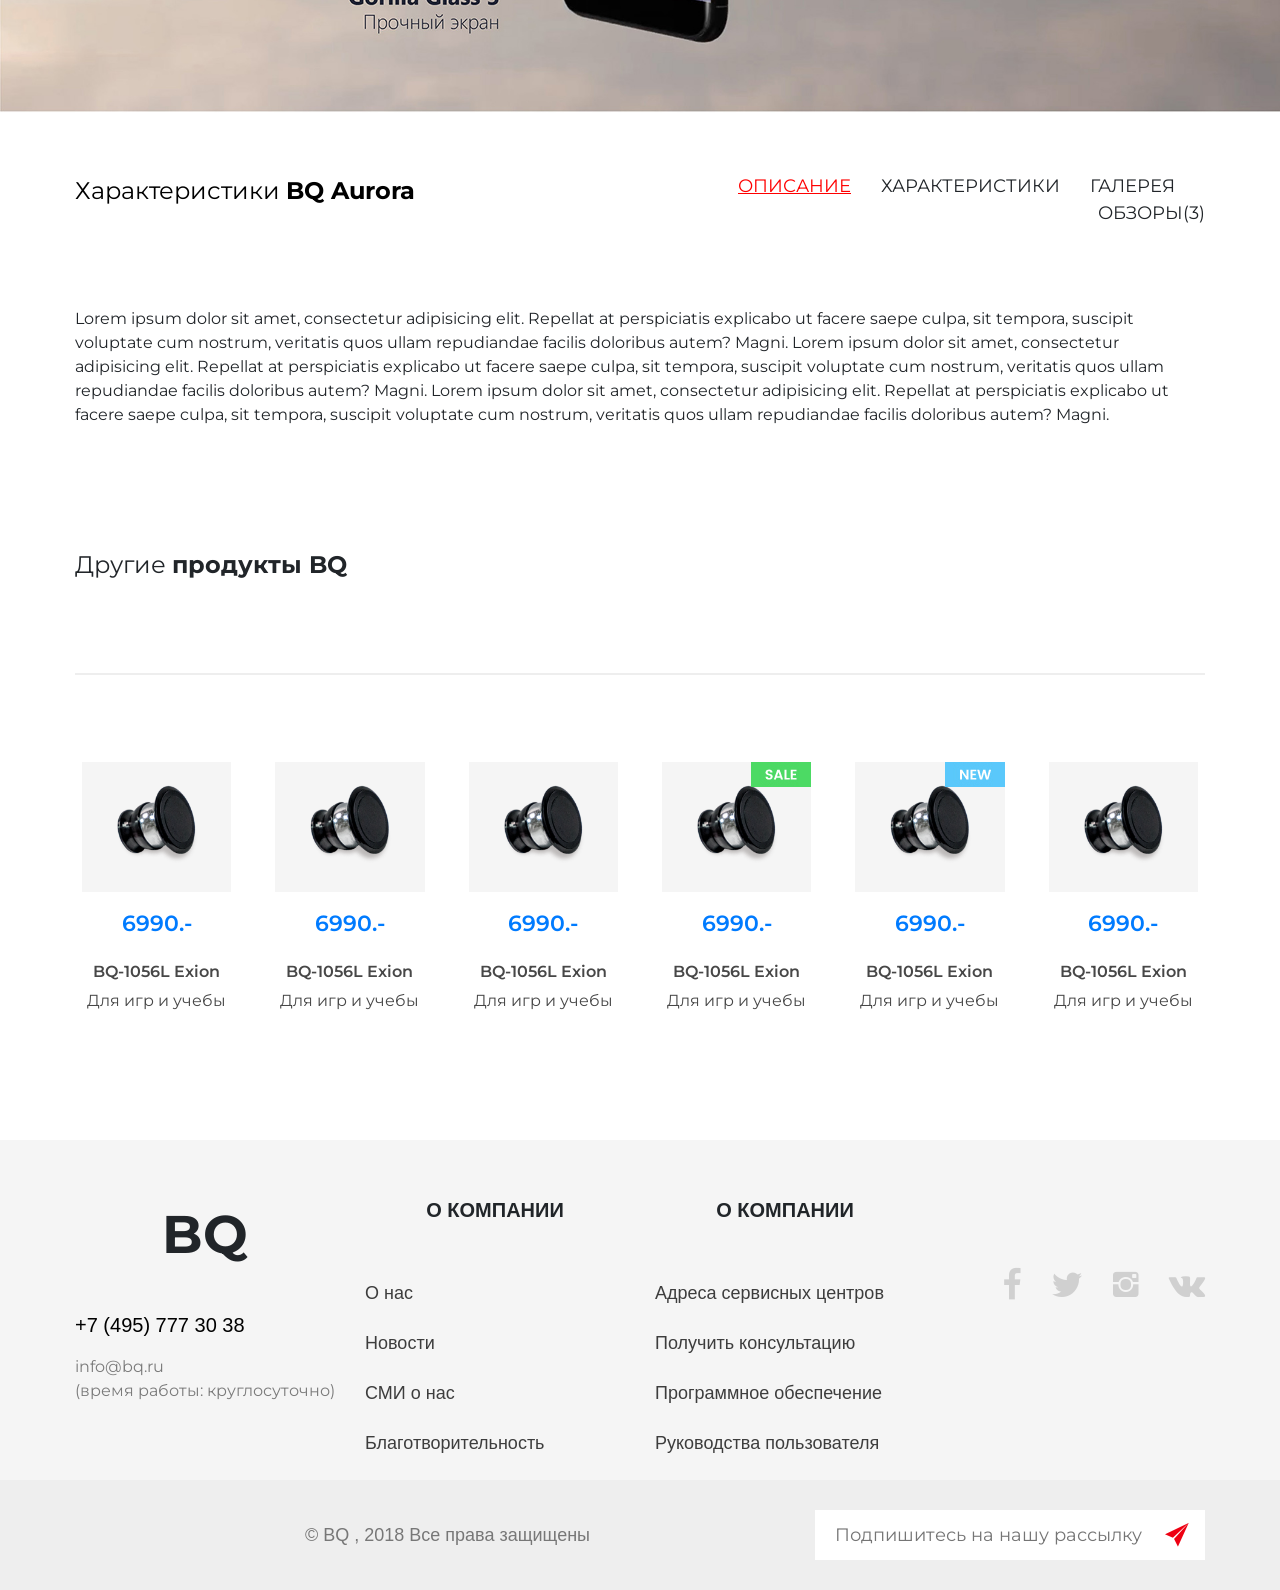
==== commit f1795faa: "form + pravki" ====
--- a/card.html
+++ b/card.html
@@ -8,6 +8,7 @@
     <link rel="stylesheet" href="css/ionicons.css">
     <link rel="stylesheet" href="js/library/slick/slick.css">
     <link rel="stylesheet" href="https://maxcdn.bootstrapcdn.com/font-awesome/4.7.0/css/font-awesome.min.css">
+    <link rel="stylesheet" href="css/jquery.fancybox.min.css">
     <link rel="stylesheet" href="css/common.css">
     <link rel="stylesheet" href="css/media.css">
     <link href="https://fonts.googleapis.com/css?family=Montserrat:400,600,700" rel="stylesheet">
@@ -99,7 +100,7 @@
         </div>
         <div class="col-md-12 col-lg-7">
           <div class="page-buy__wp">
-            <a href="#" class="page-buy">
+            <a href="#buy-form" class="page-buy page-buy__button">
               Купить
             </a>
           </div>
@@ -124,7 +125,7 @@
       </div>
     </div>
     <div class="wht__block">
-      <div class="container-fluid">
+      <div class="container-fluid pad">
         <div class="row">
           <div class="col-md-6">
             <div class="p-card__left">
@@ -133,6 +134,14 @@
           </div>
           <div class="col-md-6">
             <div class="p-card__right">
+              <div class="p-card__skid">
+                <div class="p-card__skid-second">
+                  Sale
+                </div>
+                <div class="p-card__skid-first">
+                  -35%
+                </div>
+              </div>
               <div class="p-card__pres">
                 <strong>Безрамочный</strong> экран, <strong>Двойная</strong> камера
               </div>
@@ -166,7 +175,7 @@
                 <div class="row">
                   <div class="col-md-6">
                     <div class="p-card__like">
-                  
+                      Набор сервисов
                     </div>
                   </div>
                   <div class="col-md-6">
@@ -195,7 +204,7 @@
       </div>
     </div>
     <div class="white__block">
-      <div class="container-fluid">
+      <div class="container-fluid pad">
         <div class="row">
           <div class="col-md-6">
             <div class="p-card__har">
@@ -262,6 +271,29 @@
         </div>
         <div class="p-card__tabs-block p-card__tabs-block-3">
           <div class="row">
+            <div class="col-12">
+              <div class="p-card__galery-slider">
+                <a href="#" class="p-card__galery">
+                  <img src="img/phone.png" alt="">
+                </a>
+                <a href="#" class="p-card__galery">
+                  <img src="img/phone.png" alt="">
+                </a>
+                <a href="#" class="p-card__galery">
+                  <img src="img/phone.png" alt="">
+                </a>
+                <a href="#" class="p-card__galery">
+                  <img src="img/phone.png" alt="">
+                </a>
+                <a href="#" class="p-card__galery">
+                  <img src="img/phone.png" alt="">
+                </a>
+                <a href="#" class="p-card__galery">
+                  <img src="img/phone.png" alt="">
+                </a>
+              </div>
+            </div>
+            <!--
             <div class="col-md-4">
               <a href="#" class="p-card__galery">
                 <img src="img/phone.png" alt="">
@@ -277,6 +309,7 @@
                 <img src="img/phone.png" alt="">
               </a>
             </div>
+          -->
           </div>
         </div>
         <div class="p-card__tabs-block p-card__tabs-block-4">
@@ -510,11 +543,31 @@
       </div>
   </footer>
 
+  <div id="buy-form" class="p-form" style="display: none;">
+    <div class="p-form__wrapper">
+      <div class="p-form__title">
+        Купить
+      </div>
+      <div class="p-form__inputs">
+        <input type="text" class="p-form__input" placeholder="Имя*">
+        <input type="text" class="p-form__input" placeholder="Email*">
+        <input type="text" class="p-form__input" placeholder="Телефон*">
+        <textarea name="" id="" cols="30" rows="10" class="p-form__textarea" placeholder="Сообщение"></textarea>
+      </div>
+      <div class="p-form__button">
+        <a href="#" class="page-buy">
+          Купить
+        </a>
+      </div>
+    </div>
+  </div>
+
   <script src="js/jquery-3.2.1.min.js"></script>
   <script src="js/library/slick/slick.min.js"></script>
   <script src="js/library/countdown/jquery.countdown.min.js"></script>
   <script src="js/bootstrap.js"></script>
   <script src="js/headhesive.min.js"></script>
+  <script src="js/jquery.fancybox.min.js"></script>
   <script src="js/js.js"></script>
 </body>
 </html>
--- a/css/common.css
+++ b/css/common.css
@@ -851,6 +851,10 @@
     margin-top: 35px;
     margin-bottom: 30px;
 }
+section.main div.page-title>span{
+    font-family: "Montserrat", sans-serif;
+    font-weight: normal;
+}
 section.main div.page-content{
     background: #ffffff;
     padding: 0 120px;
@@ -1329,6 +1333,7 @@
 .white__block {
   background-color: #fff;
   padding-top: 60px;
+  overflow: hidden;
 }
 .p-card__tabs-block {
   margin-top: 80px;
@@ -1339,16 +1344,16 @@
   display: none;
 }
 .p-card__galery {
-  display: -webkit-flex;
-  display: -moz-flex;
-  display: -ms-flex;
-  display: -o-flex;
-  display: flex;
+  display: -webkit-flex !important;
+  display: -moz-flex !important;
+  display: -ms-flex !important;
+  display: -o-flex !important;
+  display: flex !important;
   justify-content: center;
   -ms-align-items: center;
   align-items: center;
   text-decoration: none !important;
-  height: 826px;
+  height: 600px;
 }
 .p-card__galery:hover {
   transition: all .5s;
@@ -1432,4 +1437,434 @@
 .more:hover a{
     color: #fff;
     transition: all .5s;
+}
+section.main div.content-serv {
+  margin: 35px 0;
+  font-size: 32px;
+  line-height: 36px;
+  font-weight: normal;
+}
+.ui-selectmenu-button.ui-button {
+  width: 332px;
+  padding: 0;
+  height: 60px;
+  border: 1px solid #d1d1d1;
+  background-color: transparent;
+  outline: none;
+  border-radius: 9px;
+}
+.ui-selectmenu-text {
+  margin-right: 0;
+  line-height: 58px;
+  padding-left: 78px;
+  font-size: 24px;
+  color: #515151;
+  position: relative;
+}
+.ui-selectmenu-text::before {
+  border: 16px solid transparent; border-top: 16px solid #ee0012;
+  content: '';
+  display: block;
+  position: absolute;
+  left: 12px;
+  top: 50%;
+  margin-top: -8px;
+  height: 16px;
+  width: 16px;
+}
+.ui-selectmenu-button-open .ui-selectmenu-text::before {
+  display: none;
+}
+.ui-selectmenu-button-open .ui-selectmenu-text::after {
+  border: 16px solid transparent; border-bottom: 16px solid #ee0012;
+  content: '';
+  display: block;
+  position: absolute;
+  left: 12px;
+  bottom: 50%;
+  margin-bottom: -8px;
+  height: 16px;
+  width: 16px;
+}
+.ui-menu .ui-menu-item-wrapper {
+  font-size: 24px;
+}
+.p-service__select {
+  padding-bottom: 30px;
+}
+.p-service__mblock {
+  display: block;
+  background-color: #efefef;
+  margin-bottom: 70px;
+}
+.p-service__tabs {
+  font-size: 0;
+}
+.p-service__tab {
+  display: inline-block;
+  font-size: 28px;
+  color: #000;
+  border: 1px solid #d4d4d4;
+  padding-left: 79px;
+  padding-right: 55px;
+}
+.p-support__title-wp {
+  text-align: center;
+  padding-bottom: 30px;
+}
+.p-support__title {
+  display: inline-block;
+  font-size: 32px;
+  font-weight: bold;
+  color: #000;
+  text-transform: uppercase;
+}
+.p-support__quest {
+  margin-bottom: 40px;
+}
+.p-support__item {
+  margin-bottom: 8px;
+}
+.p-support__item > .p-support__subquest {
+  padding-top: 8px;
+  display: none;
+}
+.p-support__item > .p-support__subquest > .p-support__subitem {
+  padding-left: 25px;
+  padding-right: 25px;
+  padding-top: 18px;
+  padding-bottom: 18px;
+  background-color: #efefef;
+  border: 1px solid #d2d2d2;
+  margin-bottom: 8px;
+  cursor: pointer;
+  /*
+  background-color: #fff;
+  -webkit-box-shadow: 0px 5px 20px 4px rgba(0,0,0,0.34);
+  -moz-box-shadow: 0px 5px 20px 4px rgba(0,0,0,0.34);
+  box-shadow: 0px 5px 20px 4px rgba(0,0,0,0.34);
+  */
+}
+.p-support__item > .p-support__subquest > .p-support__subitem.active {
+  background-color: #fff;
+  -webkit-box-shadow: 0px 5px 20px 4px rgba(0,0,0,0.34);
+  -moz-box-shadow: 0px 5px 20px 4px rgba(0,0,0,0.34);
+  box-shadow: 0px 5px 20px 4px rgba(0,0,0,0.34);
+}
+.p-support__item > .p-support__subquest > .p-support__subitem:last-child {
+  margin-bottom: 0;
+}
+.p-support__item > .p-support__subquest > .p-support__subitem > .p-support__subquest {
+
+}
+.p-support__item > .p-support__subquest > .p-support__subitem > .p-support__subquest > .p-support__subitem {
+
+}
+.p-support__item > span {
+  display: block;
+  width: 100%;
+  background-color: #ee0012;
+  height: 85px;
+  line-height: 85px;
+  font-size: 32px;
+  text-transform: uppercase;
+  font-weight: bold;
+  color: #fff;
+  text-align: center;
+  padding: 0 30px;
+  cursor: pointer;
+}
+.p-support__item > .p-support__subquest > .p-support__subitem > span {
+  font-size: 24px;
+  color: #2f2f2f;
+  font-weight: 600;
+  display: block;
+}
+.p-support__item > .p-support__subquest > .p-support__subitem > .p-support__subquest > .p-support__subitem > span {
+  
+}
+.p-support__subitem-otv {
+  color: #000;
+  padding-top: 45px;
+  display: block;
+  font-size: 24px;
+  font-weight: 600;
+  position: relative;
+  display: none;
+}
+.p-support__subitem-otv:before {
+  content: '';
+  display: block;
+  height: 3px;
+  width: auto;
+  left: 0;
+  right: 0;
+  background-color: #ababab;
+  top: 21px;
+  position: absolute;
+}
+.p-support__sup {
+  width: 787px;
+  margin: 0 auto;
+}
+.p-support__menu-item {
+  width: 33.33333%;
+  float: left;
+}
+.p-support__menu-item:nth-child(1) {
+  text-align: left;
+}
+.p-support__menu-item:nth-child(3) {
+  text-align: right;
+}
+.p-support__menu-item {
+  width: 100%;
+}
+.p-service__select {
+  width: 100%;
+}
+.p-support__menu-item .ui-selectmenu-button.ui-button {
+  width: 100%;
+  display: block;
+  height: 44px;
+}
+.p-support__menu-item .ui-selectmenu-text::before {
+      border: 8px solid transparent;
+    border-top: 8px solid #ee0012;
+    margin-top: -4px;
+}
+.p-support__menu-item .ui-selectmenu-button-open .ui-selectmenu-text::after {
+      border: 8px solid transparent;
+    border-bottom: 8px solid #ee0012;
+    margin-bottom: -4px;
+}
+.p-support__menu-item .ui-selectmenu-text {
+  padding-left: 38px;
+  padding-right: 0px;
+  font-size: 22px;
+  line-height: 42px;
+}
+.p-support__textarea textarea {
+  display: block;
+  width: 100%;
+  height: 268px;
+  border-radius: 9px;
+  border: 1px solid #d1d1d1;
+  padding: 15px;
+  font-size: 22px;
+  resize: none;
+  outline: none;
+}
+.p-support__input {
+  display: block;
+  width: 100%;
+  padding-left: 34px;
+  height: 44px;
+  border-radius: 9px;
+  border: 1px solid #d1d1d1;
+  text-align: center;
+  background-repeat: no-repeat;
+  background-position: 10px center;
+  font-size: 22px;
+}
+.p-support__name {
+  background-image: url(../img/name.png);
+}
+.p-support__email {
+  background-image: url(../img/mail.png);
+}
+.row-sup {
+  padding-top: 30px;
+}
+.p-support__check {
+
+}
+.p-support__check input {
+  display: none;
+}
+.p-support__check label {
+  padding-left: 34px;
+  cursor: pointer;
+  line-height: 44px;
+  display: inline-block;
+  margin-bottom: 0;
+  font-size: 22px;
+  color: #515151;
+  position: relative;
+}
+.p-support__check label::before {
+  width: 20px;
+  height: 20px;
+  content: '';
+  display: block;
+  border-radius: 50%;
+  position: absolute;
+  left: 0;
+  top: 50%;
+  margin-top: -10px;
+  -webkit-box-shadow: inset 0px 3px 7px 0px rgba(0,0,0,0.35);
+  -moz-box-shadow: inset 0px 3px 7px 0px rgba(0,0,0,0.35);
+  box-shadow: inset 0px 3px 7px 0px rgba(0,0,0,0.35);
+}
+.p-support__check input:checked + label:after {
+  content: '';
+  width: 10px;
+  height: 10px;
+  border-radius: 50%;
+  display: block;
+  position: absolute;
+  left: 5px;
+  top: 50%;
+  margin-top: -5px;
+  background-color: #515151;
+}
+.row-sup1 {
+  padding-top: 20px;
+}
+.p-support__inputcap {
+  padding-left: 0 !important;
+}
+.p-support__button-wp {
+  text-align: center;
+  padding-top: 30px;
+  padding-bottom: 38px;
+}
+.p-support__button-wp .page-buy {
+  display: inline-block;
+}
+.row-jc {
+  display: -webkit-flex;
+  display: -moz-flex;
+  display: -ms-flex;
+  display: -o-flex;
+  display: flex;
+  justify-content: space-between;
+}
+.p-card__right {
+  position: relative;
+}
+.p-card__skid {
+  position: absolute;
+  right: 0;
+  top: -13px;
+}
+.p-card__skid::before {
+  content: '';
+  display: table;
+}
+.p-card__skid::AFTER {
+  content: '';
+  display: table;
+  clear: both;
+}
+.p-card__skid-first {
+  background-color: #fff000;
+  width: 60px;
+  height: 25px;
+  line-height: 25px;
+  text-align: center;
+  text-transform: uppercase;
+  color: #000;
+  font-weight: 600;
+  display: block;
+  float: right;
+  margin-left: 10px;
+}
+.p-card__skid-second {
+  background-color: #4cd964;
+  display: block;
+  width: 60px;
+  height: 25px;
+  line-height: 25px;
+  text-align: center;
+  text-transform: uppercase;
+  font-size: 14px;
+  color: #fff;
+  font-weight: 600;
+  float: right;
+  margin-left: 10px;
+}
+.p-card__galery-slider {
+  
+}
+.slick-arrow {
+  width: 64px;
+  height: 64px;
+  border-radius: 50%;
+  display: block;
+  position: absolute;
+  top: 50%;
+  margin-top: -32px;
+  border: 3px solid #eeeeee;
+  text-indent: -9999px;
+  background-color: #fff;
+  z-index: 20;
+  outline: none;
+  background-repeat: no-repeat;
+  background-position: center center;
+  -webkit-background-size: 50% auto;
+  background-size: 50% auto;
+}
+.slick-next {
+  right: 0;
+  background-image: url(../img/arrow-right-b.png);
+}
+.slick-prev {
+  left: 0;
+  background-image: url(../img/arrow-left-b.png);
+}
+.p-card__galery-slider .slick-list {
+  overflow: visible !important;
+}
+.p-form {
+  padding: 30px;
+  width: 500px;
+  background-color: #f3f3f3;
+}
+.p-form__title {
+  display: block;
+  text-align: center;
+  font-size: 32px;
+  color: #000;
+  padding-bottom: 20px;
+  font-weight: bold;
+  text-transform: uppercase;
+}
+.p-form__input {
+  width: 100%;
+  display: block;
+  height: 50px;
+  background: #fff;
+  padding-left: 20px;
+  padding-right: 20px;
+  border: 0;
+  outline: 0;
+  font-size: 18px;
+  font-family: 'Montserrat', sans-serif;
+  padding-right: 50px;
+  margin-bottom: 10px;
+}
+.p-form__button {
+  padding-top: 20px;
+  text-align: center;
+}
+.p-form__button .page-buy {
+  display: inline-block;
+}
+.p-form__textarea {
+  height: 200px;
+  width: 100%;
+  display: block;
+  background: #fff;
+  padding-left: 20px;
+  padding-right: 20px;
+  padding-top: 10px;
+  padding-bottom: 10px;
+  border: 0;
+  outline: 0;
+  font-size: 18px;
+  font-family: 'Montserrat', sans-serif;
+  padding-right: 50px;
+  margin-bottom: 10px;
+  resize: none;
 }
--- a/css/media.css
+++ b/css/media.css
@@ -224,6 +224,12 @@
 	.page-other {
 		padding-top: 17px;
 	}
+	.p-support__title {
+		font-size: 24px;
+	}
+	.p-support__item > span {
+		font-size: 24px;
+	}
 }
 @media(max-width: 1500px){
 	.product-item{
@@ -280,6 +286,15 @@
 	.p-card__har {
 		font-size: 30px;
 	}
+	.p-support__item > span {
+		font-size: 20px;
+	}
+	.p-support__item > .p-support__subquest > .p-support__subitem > span {
+		font-size: 18px;
+	}
+	.p-support__subitem-otv {
+		font-size: 18px;
+	}
 	.p-card__tabs-item {
 		width: 50%;
 		margin-right: 0;
@@ -291,6 +306,9 @@
 	.logo-item{
 		width: 100px;
 	}
+	.p-support__title {
+		font-size: 20px;
+	}
 	.social.justify-content-end{
 		-webkit-box-pack: start !important;
     -ms-flex-pack: start !important;
@@ -390,8 +408,17 @@
 	.page-other {
 		float: left;
 	}
+	.p-support__sup {
+		width: 100%;
+	}
 	.p-card__tabs-item {
 		font-size: 16px;
+	}
+	.p-support__check label {
+		font-size: 18px;
+	}
+	.p-support__input {
+		font-size: 18px;
 	}
 	footer div.social{
 		line-height: 1;
@@ -481,6 +508,28 @@
 	.hidden-xs{
 		display: none !important;
 	}
+	.p-support__input {
+		max-width: 300px;
+		display: block;
+		margin: 0 auto 20px;
+	}
+	.p-support__check {
+		text-align: center;
+	}
+	.p-support__cap {
+		text-align: center;
+		margin-bottom: 20px;
+	}
+	.p-support__button-wp {
+		padding-top: 0;
+	}
+	.ui-selectmenu-button.ui-button {
+		width: 100%;
+	}
+	.p-service__select {
+		max-width: 300px;
+		margin: 0 auto;
+	}
 	.section-header > div{
 		width: 100%;
 		text-align: center;
@@ -646,6 +695,9 @@
 	}
 	.p-card__galery {
 		height: 380px;
+	}
+	.p-form__button {
+		padding-top: 0;
 	}
 }
 @media(max-width: 575px){
@@ -738,4 +790,7 @@
 	.tab-menu{
 		font-size: 16px;
 	}
-}
+	.p-form {
+		width: 90%;
+	}
+}
